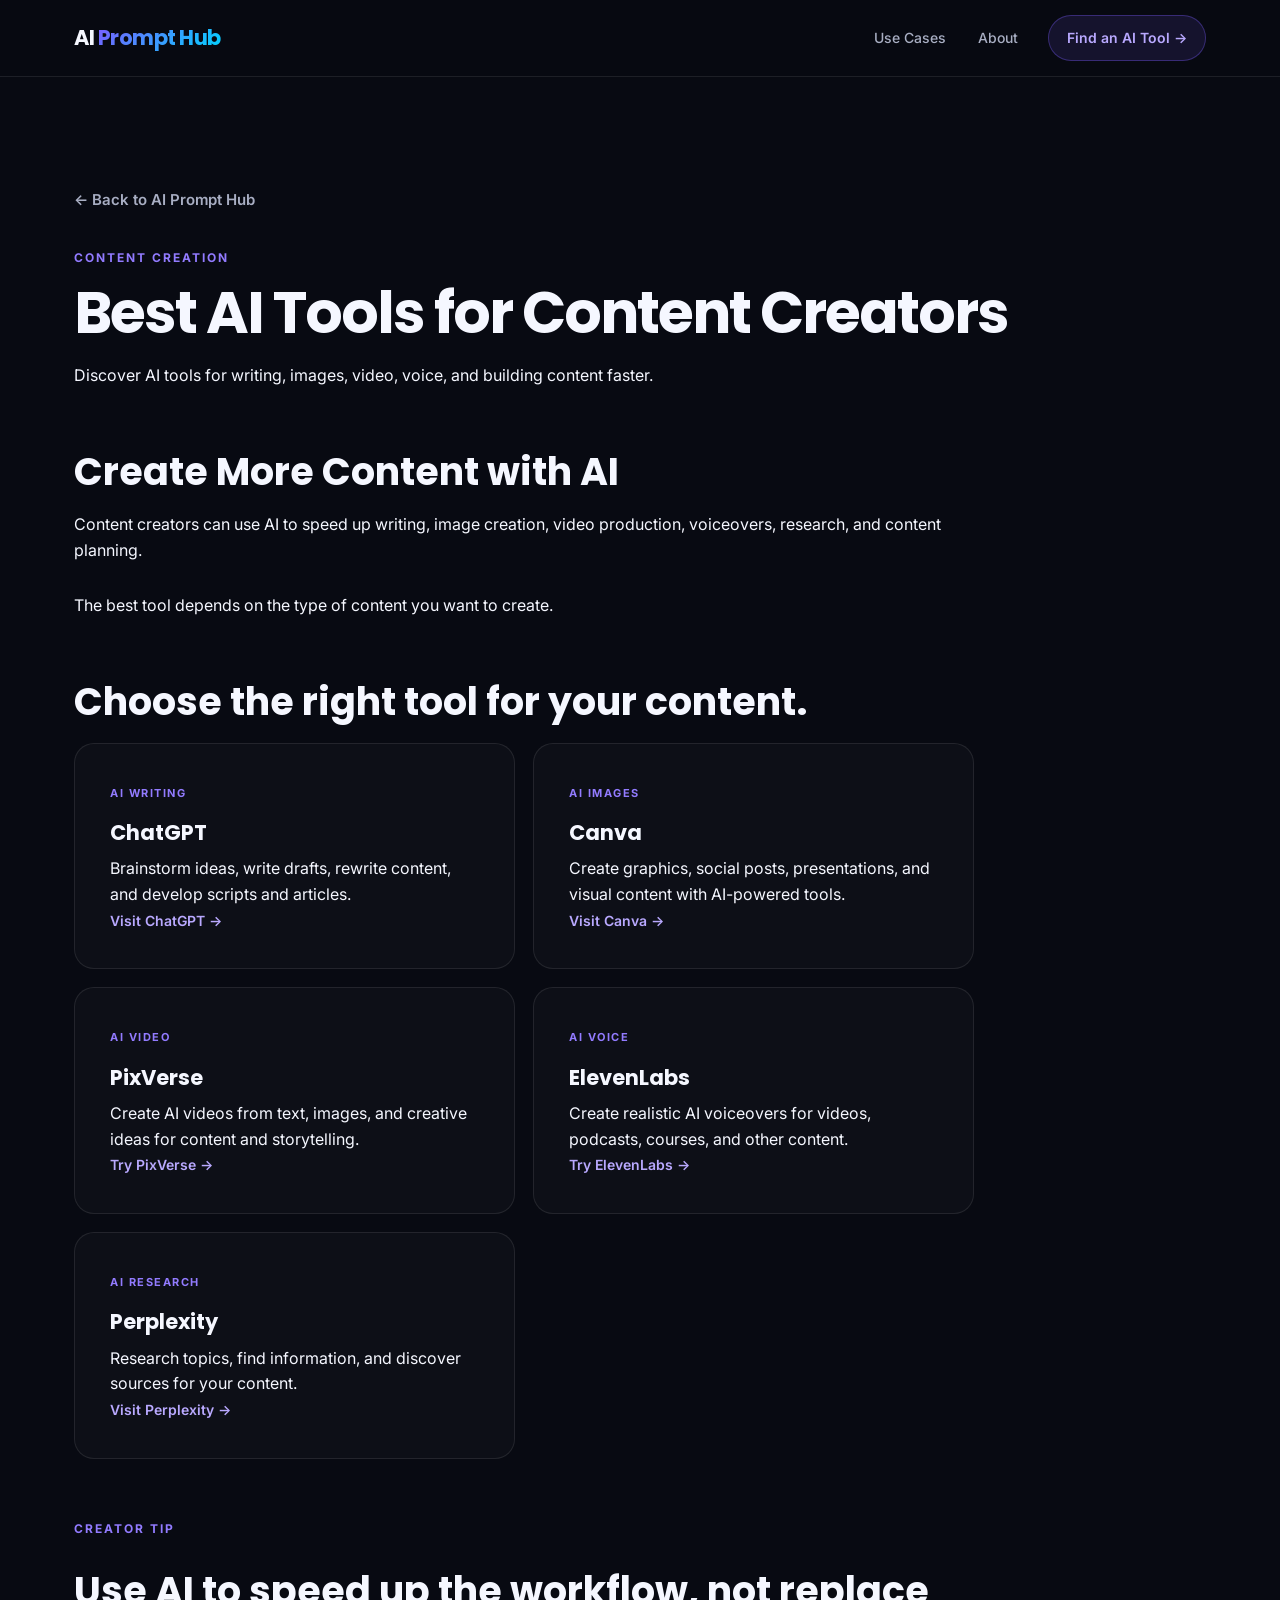
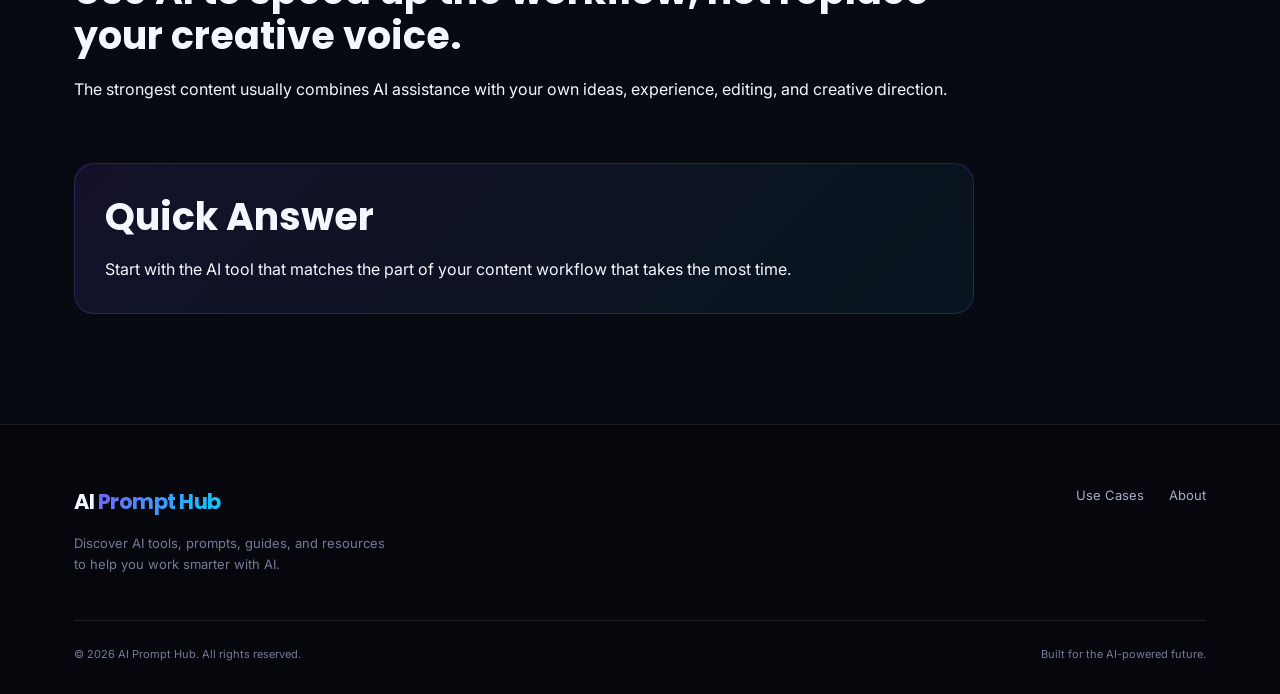
==== ai-creator-tools.html @ 8b987ec4 "Replace Runway with PixVerse affiliate card" ====
<!DOCTYPE html>
<html lang="en">

<head>

<meta charset="UTF-8">

<meta
    name="viewport"
    content="width=device-width, initial-scale=1.0"
>

<meta
    name="description"
    content="Best AI tools for content creators, including writing, images, video, voice, and content planning."
>

<title>
    Best AI Tools for Content Creators | AI Prompt Hub
</title>

<link
    rel="stylesheet"
    href="style.css"
>

</head>


<body>


<header class="header">

    <div class="container">

        <nav class="nav">

            <a
                href="index.html#home"
                class="logo"
            >
                AI <span>Prompt Hub</span>
            </a>


            <div class="navigation">

                <a href="index.html#use-cases">
                    Use Cases
                </a>

                <a href="index.html#about">
                    About
                </a>

            </div>


            <a
                href="index.html#use-cases"
                class="nav-button"
            >
                Find an AI Tool →
            </a>

        </nav>

    </div>

</header>



<main>

<section class="section">

    <div class="container">


        <a
            href="index.html"
            class="back-link"
        >
            ← Back to AI Prompt Hub
        </a>



        <div class="guide-header">

            <p class="eyebrow">
                CONTENT CREATION
            </p>


            <h1>
                Best AI Tools for
                Content Creators
            </h1>


            <p>
                Discover AI tools for writing,
                images, video, voice, and
                building content faster.
            </p>

        </div>



        <article class="guide-content">


            <div class="comparison-wrapper">

                <h2>
                    Create More Content with AI
                </h2>

                <p>
                    Content creators can use AI to
                    speed up writing, image creation,
                    video production, voiceovers,
                    research, and content planning.
                </p>

                <p>
                    The best tool depends on the type
                    of content you want to create.
                </p>

            </div>



            <div class="comparison-wrapper">

                <h2>
                    Choose the right tool for your content.
                </h2>


                <div class="guides-grid">


                    <!-- WRITING -->

                    <article class="guide-card">

                        <span>
                            AI WRITING
                        </span>

                        <h3>
                            ChatGPT
                        </h3>

                        <p>
                            Brainstorm ideas, write drafts,
                            rewrite content, and develop
                            scripts and articles.
                        </p>

                        <a
                            href="https://chatgpt.com/"
                            target="_blank"
                            rel="noopener noreferrer"
                        >
                            Visit ChatGPT →
                        </a>

                    </article>



                    <!-- IMAGES -->

                    <article class="guide-card">

                        <span>
                            AI IMAGES
                        </span>

                        <h3>
                            Canva
                        </h3>

                        <p>
                            Create graphics, social posts,
                            presentations, and visual content
                            with AI-powered tools.
                        </p>

                        <a
                            href="https://www.canva.com/"
                            target="_blank"
                            rel="noopener noreferrer"
                        >
                            Visit Canva →
                        </a>

                    </article>



                   <!-- VIDEO -->

<article class="guide-card">

    <span>
        AI VIDEO
    </span>

    <h3>
        PixVerse
    </h3>

    <p>
        Create AI videos from text,
        images, and creative ideas
        for content and storytelling.
    </p>

    <a
        href="https://motivaiprivatelimited.sjv.io/jR41Rn"
        target="_blank"
        rel="nofollow sponsored noopener"
    >
        Try PixVerse →
    </a>

</article>



                    <!-- VOICE -->

                    <article class="guide-card">

                        <span>
                            AI VOICE
                        </span>

                        <h3>
                            ElevenLabs
                        </h3>

                        <p>
                            Create realistic AI voiceovers
                            for videos, podcasts, courses,
                            and other content.
                        </p>

                        <a
                            href="https://try.elevenlabs.io/sw1pwdcjwxot"
                            target="_blank"
                            rel="nofollow sponsored noopener"
                        >
                            Try ElevenLabs →
                        </a>

                    </article>



                    <!-- RESEARCH -->

                    <article class="guide-card">

                        <span>
                            AI RESEARCH
                        </span>

                        <h3>
                            Perplexity
                        </h3>

                        <p>
                            Research topics, find information,
                            and discover sources for your
                            content.
                        </p>

                        <a
                            href="https://www.perplexity.ai/"
                            target="_blank"
                            rel="noopener noreferrer"
                        >
                            Visit Perplexity →
                        </a>

                    </article>


                </div>

            </div>



            <div class="comparison-wrapper">

                <p class="eyebrow">
                    CREATOR TIP
                </p>

                <h2>
                    Use AI to speed up the workflow,
                    not replace your creative voice.
                </h2>

                <p>
                    The strongest content usually combines
                    AI assistance with your own ideas,
                    experience, editing, and creative direction.
                </p>

            </div>



            <div class="quick-answer">

                <h2>
                    Quick Answer
                </h2>

                <p>
                    Start with the AI tool that matches
                    the part of your content workflow
                    that takes the most time.
                </p>

            </div>


        </article>


    </div>

</section>

</main>



<footer class="footer">

    <div class="container">

        <div class="footer-content">

            <div>

                <a
                    href="index.html#home"
                    class="logo"
                >
                    AI <span>Prompt Hub</span>
                </a>

                <p>
                    Discover AI tools, prompts,
                    guides, and resources to help
                    you work smarter with AI.
                </p>

            </div>


            <div class="footer-links">

                <a href="index.html#use-cases">
                    Use Cases
                </a>

                <a href="index.html#about">
                    About
                </a>

            </div>

        </div>


        <div class="copyright">

            <span>
                © 2026 AI Prompt Hub.
                All rights reserved.
            </span>

            <span>
                Built for the AI-powered future.
            </span>

        </div>

    </div>

</footer>


</body>

</html>
---- style.css ----
﻿/* ========================================
   AI PROMPT HUB
   Main Stylesheet
======================================== */


/* ========================================
   GOOGLE FONTS
======================================== */

@import url('https://fonts.googleapis.com/css2?family=Inter:wght@400;500;600;700&family=Poppins:wght@500;600;700;800&display=swap');


/* ========================================
   ROOT VARIABLES
======================================== */

:root {

    --bg-main: #080A12;
    --bg-secondary: #0E1120;
    --bg-card: #131729;

    --border: rgba(255, 255, 255, 0.09);

    --text-main: #F5F7FF;
    --text-secondary: #A8AEC3;
    --text-muted: #747B94;

    --purple: #7C5CFF;
    --purple-light: #9B82FF;

    --cyan: #00D4FF;

    --gradient:
        linear-gradient(
            135deg,
            #7C5CFF 0%,
            #00D4FF 100%
        );

    --container-width: 1180px;

    --radius-small: 12px;
    --radius-medium: 20px;
    --radius-large: 28px;

    --transition:
        all 0.3s ease;
}


/* ========================================
   RESET
======================================== */

* {
    margin: 0;
    padding: 0;
    box-sizing: border-box;
}


html {
    scroll-behavior: smooth;
}


body {

    font-family:
        'Inter',
        -apple-system,
        BlinkMacSystemFont,
        'Segoe UI',
        sans-serif;

    background: var(--bg-main);

    color: var(--text-main);

    line-height: 1.6;

    overflow-x: hidden;
}


img {
    max-width: 100%;
    display: block;
}


a {
    color: inherit;
    text-decoration: none;
}


button,
a {
    -webkit-tap-highlight-color: transparent;
}


/* ========================================
   GLOBAL CONTAINER
======================================== */

.container {

    width: 100%;

    max-width: var(--container-width);

    margin: 0 auto;

    padding-left: 24px;
    padding-right: 24px;
}


/* ========================================
   HEADER
======================================== */

.header {

    position: sticky;

    top: 0;

    z-index: 1000;

    background:
        rgba(8, 10, 18, 0.82);

    backdrop-filter:
        blur(18px);

    -webkit-backdrop-filter:
        blur(18px);

    border-bottom:
        1px solid var(--border);
}


.nav {

    min-height: 76px;

    display: flex;

    align-items: center;

    justify-content: space-between;

    gap: 30px;
}


/* ========================================
   LOGO
======================================== */

.logo {

    font-family:
        'Poppins',
        sans-serif;

    font-size: 21px;

    font-weight: 700;

    letter-spacing: -0.5px;

    white-space: nowrap;
}


.logo span {

    background:
        var(--gradient);

    -webkit-background-clip:
        text;

    -webkit-text-fill-color:
        transparent;

    background-clip:
        text;
}


/* ========================================
   NAVIGATION
======================================== */

.navigation {

    display: flex;

    align-items: center;

    gap: 32px;

    margin-left: auto;
}


.navigation a {

    color:
        var(--text-secondary);

    font-size: 14px;

    font-weight: 500;

    transition:
        var(--transition);
}


.navigation a:hover {

    color:
        var(--text-main);
}


/* ========================================
   BUTTONS
======================================== */

.primary-button,
.secondary-button,
.nav-button {

    display: inline-flex;

    align-items: center;

    justify-content: center;

    gap: 10px;

    border-radius:
        999px;

    font-size: 14px;

    font-weight: 600;

    cursor: pointer;

    transition:
        var(--transition);
}


.primary-button {

    padding:
        14px 24px;

    background:
        var(--gradient);

    color:
        #ffffff;

    box-shadow:
        0 10px 30px
        rgba(124, 92, 255, 0.22);
}


.primary-button:hover {

    transform:
        translateY(-2px);

    box-shadow:
        0 15px 40px
        rgba(124, 92, 255, 0.35);
}


.secondary-button {

    padding:
        13px 23px;

    border:
        1px solid
        var(--border);

    background:
        rgba(255, 255, 255, 0.03);

    color:
        var(--text-main);
}


.secondary-button:hover {

    background:
        rgba(255, 255, 255, 0.08);

    border-color:
        rgba(255, 255, 255, 0.2);

    transform:
        translateY(-2px);
}


.nav-button {

    padding:
        11px 18px;

    background:
        rgba(124, 92, 255, 0.12);

    border:
        1px solid
        rgba(124, 92, 255, 0.35);

    color:
        #B9A9FF;
}


.nav-button:hover {

    background:
        var(--purple);

    color:
        #ffffff;

    border-color:
        var(--purple);
}


/* ========================================
   HERO
======================================== */

.hero {

    position: relative;

    min-height:
        calc(100vh - 76px);

    display:
        flex;

    align-items:
        center;

    text-align:
        center;

    overflow:
        hidden;

    background:

        radial-gradient(
            circle at 50% 25%,
            rgba(124, 92, 255, 0.16),
            transparent 35%
        ),

        radial-gradient(
            circle at 80% 60%,
            rgba(0, 212, 255, 0.07),
            transparent 30%
        );
}


.hero::before {

    content: "";

    position: absolute;

    width: 600px;

    height: 600px;

    left: 50%;

    top: 50%;

    transform:
        translate(-50%, -50%);

    background:
        radial-gradient(
            circle,
            rgba(124, 92, 255, 0.08),
            transparent 65%
        );

    pointer-events:
        none;
}


.hero-content {

    position:
        relative;

    z-index:
        1;

    max-width:
        900px;

    margin:
        0 auto;
}


.hero-badge {

    display:
        inline-flex;

    align-items:
        center;

    padding:
        8px 16px;

    margin-bottom:
        28px;

    border:
        1px solid
        rgba(124, 92, 255, 0.3);

    border-radius:
        999px;

    background:
        rgba(124, 92, 255, 0.08);

    color:
        #B9A9FF;

    font-size:
        13px;

    font-weight:
        500;
}


.hero h1 {

    font-family:
        'Poppins',
        sans-serif;

    font-size:
        clamp(48px, 7vw, 82px);

    line-height:
        1.05;

    letter-spacing:
        -3px;

    font-weight:
        700;

    max-width:
        900px;

    margin:
        0 auto 28px;
}


.hero h1 span {

    display:
        block;

    background:
        var(--gradient);

    -webkit-background-clip:
        text;

    -webkit-text-fill-color:
        transparent;

    background-clip:
        text;
}


.hero-text {

    max-width:
        650px;

    margin:
        0 auto 36px;

    color:
        var(--text-secondary);

    font-size:
        18px;

    line-height:
        1.8;
}


.hero-buttons {

    display:
        flex;

    align-items:
        center;

    justify-content:
        center;

    gap:
        14px;

    flex-wrap:
        wrap;
}


/* ========================================
   SECTIONS
======================================== */

.section {

    padding:
        110px 0;
}


.section-dark {

    background:
        var(--bg-secondary);

    border-top:
        1px solid var(--border);

    border-bottom:
        1px solid var(--border);
}


.section-heading {

    display:
        flex;

    justify-content:
        space-between;

    align-items:
        flex-end;

    gap:
        50px;

    margin-bottom:
        50px;
}


.eyebrow {

    margin-bottom:
        14px;

    color:
        #927BFF;

    font-size:
        12px;

    font-weight:
        700;

    letter-spacing:
        2px;
}


.section-heading h2,
.center-heading h2 {

    font-family:
        'Poppins',
        sans-serif;

    font-size:
        clamp(32px, 4vw, 48px);

    line-height:
        1.15;

    letter-spacing:
        -1.5px;
}


.section-description {

    max-width:
        420px;

    color:
        var(--text-secondary);

    font-size:
        15px;
}


.center-heading {

    max-width:
        680px;

    margin:
        0 auto 60px;

    text-align:
        center;
}


.center-heading p:last-child {

    margin-top:
        20px;

    color:
        var(--text-secondary);
}


/* ========================================
   FEATURED TOOL
======================================== */

.featured-card {

    display:
        flex;

    align-items:
        center;

    gap:
        50px;

    padding:
        55px;

    border:
        1px solid var(--border);

    border-radius:
        var(--radius-large);

    background:

        radial-gradient(
            circle at 90% 20%,
            rgba(124, 92, 255, 0.13),
            transparent 35%
        ),

        var(--bg-card);

    box-shadow:
        0 30px 80px
        rgba(0, 0, 0, 0.2);
}


.tool-icon {

    width:
        110px;

    height:
        110px;

    flex-shrink:
        0;

    display:
        flex;

    align-items:
        center;

    justify-content:
        center;

    border-radius:
        28px;

    background:
        var(--gradient);

    font-size:
        48px;

    box-shadow:
        0 20px 50px
        rgba(124, 92, 255, 0.3);
}


.tool-content {

    max-width:
        650px;
}


.tool-label {

    margin-bottom:
        8px;

    color:
        #927BFF;

    font-size:
        11px;

    font-weight:
        700;

    letter-spacing:
        2px;
}


.tool-content h3 {

    font-family:
        'Poppins',
        sans-serif;

    font-size:
        38px;

    margin-bottom:
        14px;
}


.tool-content p {

    margin-bottom:
        26px;

    color:
        var(--text-secondary);

    font-size:
        16px;

    line-height:
        1.8;
}


/* ========================================
   USE CASE CARDS
======================================== */

.cards-grid {

    display:
        grid;

    grid-template-columns:
        repeat(3, 1fr);

    gap:
        18px;
}


.use-card {

    padding:
        32px;

    border:
        1px solid var(--border);

    border-radius:
        var(--radius-medium);

    background:
        rgba(255, 255, 255, 0.025);

    transition:
        var(--transition);
}


.use-card:hover {

    transform:
        translateY(-5px);

    border-color:
        rgba(124, 92, 255, 0.35);

    background:
        rgba(124, 92, 255, 0.06);
}


.card-icon {

    font-size:
        30px;

    margin-bottom:
        20px;
}


.use-card h3 {

    font-family:
        'Poppins',
        sans-serif;

    font-size:
        18px;

    margin-bottom:
        10px;
}


.use-card p {

    color:
        var(--text-secondary);

    font-size:
        14px;

    line-height:
        1.7;
}


/* ========================================
   BENEFITS
======================================== */

.benefits-grid {

    display:
        grid;

    grid-template-columns:
        repeat(4, 1fr);

    gap:
        18px;
}


.benefit {

    padding:
        30px 25px;

    border-top:
        1px solid var(--border);
}


.benefit span {

    display:
        block;

    margin-bottom:
        25px;

    color:
        var(--purple);

    font-size:
        12px;

    font-weight:
        700;

    letter-spacing:
        1px;
}


.benefit h3 {

    font-family:
        'Poppins',
        sans-serif;

    font-size:
        18px;

    margin-bottom:
        12px;
}


.benefit p {

    color:
        var(--text-secondary);

    font-size:
        14px;
}


/* ========================================
   GUIDES
======================================== */

.guides-grid {

    display:
        grid;

    grid-template-columns:
        repeat(2, 1fr);

    gap:
        18px;
}


.guide-card {

    padding:
        35px;

    border:
        1px solid var(--border);

    border-radius:
        var(--radius-medium);

    background:
        rgba(255, 255, 255, 0.025);

    transition:
        var(--transition);
}


.guide-card:hover {

    transform:
        translateY(-4px);

    border-color:
        rgba(124, 92, 255, 0.35);
}


.guide-card span {

    color:
        #927BFF;

    font-size:
        11px;

    font-weight:
        700;

    letter-spacing:
        1.5px;
}


.guide-card h3 {

    margin:
        15px 0 25px;

    font-family:
        'Poppins',
        sans-serif;

    font-size:
        21px;

    line-height:
        1.4;
}


.guide-card a {

    color:
        #B9A9FF;

    font-size:
        14px;

    font-weight:
        600;
}


.guide-card a:hover {

    color:
        #ffffff;
}


/* ========================================
   CTA
======================================== */

.cta-section {

    position:
        relative;

    padding:
        120px 0;

    text-align:
        center;

    overflow:
        hidden;

    background:

        radial-gradient(
            circle at 50% 50%,
            rgba(124, 92, 255, 0.14),
            transparent 45%
        );
}


.cta-content {

    position:
        relative;

    z-index:
        1;

    max-width:
        700px;

    margin:
        0 auto;
}


.cta-content h2 {

    font-family:
        'Poppins',
        sans-serif;

    font-size:
        clamp(34px, 5vw, 56px);

    line-height:
        1.15;

    letter-spacing:
        -2px;

    margin-bottom:
        22px;
}


.cta-content p:not(.eyebrow) {

    max-width:
        550px;

    margin:
        0 auto 30px;

    color:
        var(--text-secondary);
}


/* ========================================
   FOOTER
======================================== */

.footer {

    padding:
        60px 0 30px;

    border-top:
        1px solid var(--border);

    background:
        #06070D;
}


.footer-content {

    display:
        flex;

    justify-content:
        space-between;

    gap:
        40px;

    padding-bottom:
        45px;
}


.footer-content p {

    max-width:
        320px;

    margin-top:
        15px;

    color:
        var(--text-muted);

    font-size:
        13px;
}


.footer-links {

    display:
        flex;

    gap:
        25px;

    align-items:
        flex-start;

    flex-wrap:
        wrap;
}


.footer-links a {

    color:
        var(--text-secondary);

    font-size:
        13px;

    transition:
        var(--transition);
}


.footer-links a:hover {

    color:
        var(--text-main);
}


.copyright {

    display:
        flex;

    justify-content:
        space-between;

    gap:
        20px;

    padding-top:
        25px;

    border-top:
        1px solid var(--border);

    color:
        var(--text-muted);

    font-size:
        11px;
}


/* ========================================
   MOBILE
======================================== */

@media (max-width: 900px) {

    .navigation {

        display:
            none;
    }


    .section-heading {

        flex-direction:
            column;

        align-items:
            flex-start;

        gap:
            20px;
    }


    .cards-grid {

        grid-template-columns:
            repeat(2, 1fr);
    }


    .benefits-grid {

        grid-template-columns:
            repeat(2, 1fr);
    }

}


@media (max-width: 700px) {

    .container {

        padding-left:
            18px;

        padding-right:
            18px;
    }


    .header {

        position:
            relative;
    }


    .nav {

        min-height:
            68px;
    }


    .nav-button {

        padding:
            9px 14px;

        font-size:
            12px;
    }


    .hero {

        min-height:
            700px;
    }


    .hero h1 {

        font-size:
            46px;

        letter-spacing:
            -2px;
    }


    .hero-text {

        font-size:
            16px;
    }


    .section {

        padding:
            80px 0;
    }


    .featured-card {

        flex-direction:
            column;

        align-items:
            flex-start;

        padding:
            32px;

        gap:
            30px;
    }


    .tool-icon {

        width:
            80px;

        height:
            80px;

        font-size:
            34px;
    }


    .tool-content h3 {

        font-size:
            32px;
    }


    .cards-grid {

        grid-template-columns:
            1fr;
    }


    .benefits-grid {

        grid-template-columns:
            1fr;
    }


    .guides-grid {

        grid-template-columns:
            1fr;
    }


    .footer-content {

        flex-direction:
            column;
    }


    .copyright {

        flex-direction:
            column;

        gap:
            10px;
    }

}


@media (max-width: 480px) {

    .logo {

        font-size:
            18px;
    }


    .nav-button {

        font-size:
            11px;

        padding:
            8px 12px;
    }


    .hero h1 {

        font-size:
            40px;
    }


    .hero-buttons {

        flex-direction:
            column;

        width:
            100%;
    }


    .hero-buttons a {

        width:
            100%;
    }


    .primary-button,
    .secondary-button {

        min-height:
            48px;
    }


    .featured-card {

        padding:
            25px;
    }

}                                                                                                                                        /* ========================================
   AI GUIDE PAGE
========================================= */


/* Back to AI Prompt Hub */

.back-link {

    display: inline-block;

    margin-bottom: 30px;

    font-size: 15px;

    font-weight: 600;

    text-decoration: none;

    transition: opacity 0.2s ease;

}


.back-link:hover {

    opacity: 0.7;

}



/* Quick Comparison */

.comparison-wrapper {

    margin: 60px 0;

}


.comparison-wrapper h3 {

    margin-bottom: 10px;

}


.comparison-wrapper > p {

    margin-bottom: 30px;

}



/* Comparison Table */

.comparison-table {

    width: 100%;

    overflow-x: auto;

    margin-top: 30px;

    border-radius: 12px;

}


.comparison-table table {

    width: 100%;

    min-width: 750px;

    border-collapse: collapse;

}


.comparison-table th,
.comparison-table td {

    padding: 18px;

    text-align: left;

    border-bottom: 1px solid #e5e7eb;

}


.comparison-table th {

    font-weight: 700;

}


.comparison-table tr:hover {

    background-color: #f8fafc;

}



/* Editor's Pick */

.editor-pick {

    display: inline-block;

    margin-bottom: 15px;

    padding: 7px 12px;

    border-radius: 20px;

    font-size: 12px;

    font-weight: 700;

    letter-spacing: 0.8px;

}



/* Pros and Cons */

.pros-cons {

    margin-top: 20px;

    padding-left: 20px;

}


.pros-cons li {

    margin-bottom: 8px;

}



/* Guide Tool Cards */

.guide-tool {

    margin-top: 50px;

    padding: 35px;

    border-radius: 16px;

}


.guide-tool h3 {

    margin-top: 0;

    margin-bottom: 15px;

}



/* Mobile Guide Improvements */

@media (max-width: 768px) {


    .comparison-wrapper {

        margin: 40px 0;

    }


    .comparison-table {

        overflow-x: auto;

        -webkit-overflow-scrolling: touch;

    }


    .comparison-table table {

        min-width: 700px;

    }


    .guide-tool {

        padding: 25px;

        margin-top: 35px;

    }


    .back-link {

        margin-bottom: 20px;

    }


} 
/* ========================================
   AI PROMPT HUB — SOLUTION PAGE V2
   ======================================== */

/* Prevent sticky header from covering page content */
main {
    position: relative;
    z-index: 1;
}

.section {
    position: relative;
}

.back-link {
    display: inline-block;
    margin-bottom: 36px;
    color: var(--text-secondary);
}

.back-link:hover {
    color: var(--text-main);
}


/* Solution page headings */

.section h1 {
    font-family: 'Poppins', sans-serif;
    font-size: clamp(38px, 5vw, 58px);
    line-height: 1.1;
    letter-spacing: -2px;
    margin-bottom: 18px;
}

.section h2 {
    font-family: 'Poppins', sans-serif;
    font-size: clamp(28px, 3vw, 38px);
    line-height: 1.2;
    margin-bottom: 18px;
}

.section h3 {
    font-family: 'Poppins', sans-serif;
    font-size: 21px;
    line-height: 1.3;
    margin-bottom: 10px;
}


/* Top Pick */

.featured-card {
    margin-top: 24px;
}

.featured-card .tool-label {
    margin-bottom: 12px;
}

.featured-card .tool-content p {
    color: var(--text-secondary);
}


/* Remove broken emoji-style rating appearance */

.featured-card .tool-content > p:first-of-type {
    margin-bottom: 20px;
}


/* Other options */

.guide-tool {
    margin-top: 0;
    padding: 24px;
    border: 1px solid var(--border);
    border-radius: var(--radius-medium);
    background: rgba(255, 255, 255, 0.025);
}

.guide-tool + .guide-tool {
    margin-top: 14px;
}

.guide-tool h3 {
    margin-bottom: 8px;
}

.guide-tool p {
    color: var(--text-secondary);
    margin: 0;
}


/* Three-step How It Works */

.guide-content {
    max-width: 900px;
}

.guide-content > h2 {
    margin-top: 70px;
}

.guide-content > h3 {
    margin-top: 40px;
}

.guide-content > p {
    color: var(--text-secondary);
}


/* Quick Answer */

.quick-answer {
    margin-top: 60px;
    padding: 30px;
    border: 1px solid rgba(124, 92, 255, 0.25);
    border-radius: var(--radius-medium);
    background:
        linear-gradient(
            135deg,
            rgba(124, 92, 255, 0.10),
            rgba(0, 212, 255, 0.05)
        );
}

.quick-answer h2 {
    margin-top: 0;
}


/* Affiliate disclosure */

.affiliate-disclosure {
    margin-top: 28px;
    color: var(--text-muted);
    font-size: 12px;
    line-height: 1.6;
}


/* Mobile */

@media (max-width: 700px) {

    .section h1 {
        font-size: 38px;
        letter-spacing: -1.5px;
    }

    .section h2 {
        font-size: 30px;
    }

    .featured-card {
        margin-top: 20px;
    }

    .guide-tool {
        padding: 22px;
    }

    .guide-content > h2 {
        margin-top: 55px;
    }

    .quick-answer {
        padding: 24px;
    }

}
/* ========================================
   VIDEO TOOLS GRID
   ======================================== */

.video-tools-grid {
    display: grid;
    grid-template-columns: repeat(2, minmax(0, 1fr));
    gap: 20px;
    align-items: stretch;
}


/* ========================================
   VIDEO TOOL CARD
   ======================================== */

.video-tool-card {
    display: flex;
    flex-direction: column;
    min-height: 280px;
    padding: 32px;
    box-sizing: border-box;
}


/* Category label */

.video-tool-card > span {
    display: inline-block;
    margin-bottom: 16px;
    color: #927BFF;
    font-size: 11px;
    font-weight: 700;
    line-height: 1.4;
    letter-spacing: 1.8px;
    text-transform: uppercase;
}


/* Tool name */

.video-tool-card h3 {
    margin: 0 0 14px;
    font-family: 'Poppins', sans-serif;
    font-size: 24px;
    line-height: 1.25;
}


/* Description */

.video-tool-card p {
    margin: 0;
    color: var(--text-secondary);
    font-size: 14px;
    line-height: 1.7;
    max-width: 460px;
}


/* CTA */

.video-tool-card > a {
    display: inline-flex;
    align-items: center;
    width: fit-content;
    margin-top: auto;
    padding-top: 24px;
    color: var(--text-primary);
    font-size: 14px;
    font-weight: 600;
    text-decoration: none;
    transition: var(--transition);
}


.video-tool-card > a:hover {
    color: #927BFF;
    transform: translateX(3px);
}


/* Hover effect */

.video-tool-card:hover {
    transform: translateY(-5px);
    border-color: rgba(124, 92, 255, 0.35);
    background: rgba(124, 92, 255, 0.06);
}


/* ========================================
   TABLET
   ======================================== */

@media (max-width: 900px) {

    .video-tools-grid {
        grid-template-columns: repeat(2, minmax(0, 1fr));
        gap: 16px;
    }

    .video-tool-card {
        min-height: 270px;
        padding: 28px;
    }

}


/* ========================================
   MOBILE
   ======================================== */

@media (max-width: 640px) {

    .video-tools-grid {
        grid-template-columns: 1fr;
        gap: 16px;
    }

    .video-tool-card {
        min-height: auto;
        padding: 26px;
    }

    .video-tool-card h3 {
        font-size: 22px;
    }

    .video-tool-card > a {
        padding-top: 22px;
    }

}
/* ========================================
   PREMIUM HERO REFRESH
   ======================================== */

.hero {
    min-height: calc(100vh - 76px);
    position: relative;
    display: flex;
    align-items: center;
    justify-content: center;
    overflow: hidden;
    isolation: isolate;

    background:
        radial-gradient(
            circle at 50% 22%,
            rgba(124, 92, 255, 0.18),
            transparent 34%
        ),
        radial-gradient(
            circle at 18% 70%,
            rgba(88, 101, 242, 0.07),
            transparent 28%
        ),
        radial-gradient(
            circle at 82% 65%,
            rgba(0, 212, 255, 0.06),
            transparent 28%
        ),
        var(--bg-primary);
}


/* Subtle atmospheric glow */

.hero-glow {
    position: absolute;
    width: 520px;
    height: 520px;
    border-radius: 50%;
    pointer-events: none;
    filter: blur(90px);
    opacity: 0.35;
    z-index: -1;
}


.hero-glow-left {
    left: -280px;
    bottom: -220px;
    background: rgba(124, 92, 255, 0.16);
}


.hero-glow-right {
    right: -280px;
    top: 80px;
    background: rgba(0, 212, 255, 0.10);
}


/* Very subtle grid texture */

.hero::after {
    content: "";
    position: absolute;
    inset: 0;
    pointer-events: none;
    z-index: -1;

    background-image:
        linear-gradient(
            rgba(255, 255, 255, 0.025) 1px,
            transparent 1px
        ),
        linear-gradient(
            90deg,
            rgba(255, 255, 255, 0.025) 1px,
            transparent 1px
        );

    background-size: 80px 80px;

    mask-image: linear-gradient(
        to bottom,
        black 0%,
        transparent 75%
    );

    -webkit-mask-image: linear-gradient(
        to bottom,
        black 0%,
        transparent 75%
    );
}


/* ========================================
   HERO CONTENT
   ======================================== */

.hero-content {
    position: relative;
    z-index: 2;
    max-width: 940px;
    margin: 0 auto;
    padding: 80px 0 90px;
}


/* ========================================
   HERO BADGE
   ======================================== */

.hero-badge {
    display: inline-flex;
    align-items: center;
    gap: 9px;

    padding: 9px 17px;
    margin-bottom: 30px;

    border: 1px solid rgba(124, 92, 255, 0.32);
    border-radius: 999px;

    background: rgba(124, 92, 255, 0.07);

    color: #b9a9ff;

    font-size: 12px;
    font-weight: 600;
    letter-spacing: 0.3px;

    box-shadow:
        0 0 30px rgba(124, 92, 255, 0.07);

    backdrop-filter: blur(12px);
    -webkit-backdrop-filter: blur(12px);
}


.badge-dot {
    width: 6px;
    height: 6px;
    border-radius: 50%;

    background: #927bff;

    box-shadow:
        0 0 10px rgba(146, 123, 255, 0.9);
}


/* ========================================
   HERO HEADLINE
   ======================================== */

.hero h1 {
    max-width: 920px;

    margin: 0 auto 30px;

    font-family: 'Poppins', sans-serif;

    font-size: clamp(48px, 7vw, 82px);
    line-height: 1.04;

    font-weight: 700;

    letter-spacing: -3.5px;
}


.hero h1 span {
    display: block;

    background: var(--gradient);

    -webkit-background-clip: text;
    -webkit-text-fill-color: transparent;
    background-clip: text;

    filter:
        drop-shadow(
            0 8px 28px rgba(74, 112, 255, 0.12)
        );
}


/* ========================================
   HERO DESCRIPTION
   ======================================== */

.hero-text {
    max-width: 650px;

    margin: 0 auto 36px;

    color: var(--text-secondary);

    font-size: 18px;
    line-height: 1.75;
}


/* ========================================
   HERO BUTTONS
   ======================================== */

.hero-buttons {
    display: flex;
    align-items: center;
    justify-content: center;

    gap: 14px;
    flex-wrap: wrap;
}


.hero-primary {
    box-shadow:
        0 12px 35px rgba(78, 105, 255, 0.20);
}


.hero-primary:hover {
    transform: translateY(-2px);
    box-shadow:
        0 16px 42px rgba(78, 105, 255, 0.28);
}


.hero-secondary {
    background: rgba(255, 255, 255, 0.025);
    backdrop-filter: blur(10px);
    -webkit-backdrop-filter: blur(10px);
}


.hero-secondary:hover {
    background: rgba(255, 255, 255, 0.05);
}


/* ========================================
   HERO NOTE
   ======================================== */

.hero-note {
    display: flex;
    align-items: center;
    justify-content: center;
    gap: 8px;

    margin-top: 28px;

    color: rgba(255, 255, 255, 0.42);

    font-size: 12px;
    letter-spacing: 0.15px;
}


.hero-note span {
    color: #927bff;
    font-size: 13px;
}


/* ========================================
   HERO MOBILE
   ======================================== */

@media (max-width: 640px) {

    .hero {
        min-height: calc(100vh - 68px);
    }

    .hero-content {
        padding: 65px 0 75px;
    }

    .hero-badge {
        margin-bottom: 24px;
        font-size: 11px;
        padding: 8px 14px;
    }

    .hero h1 {
        font-size: clamp(42px, 12vw, 58px);
        line-height: 1.05;
        letter-spacing: -2.4px;
        margin-bottom: 24px;
    }

    .hero-text {
        font-size: 16px;
        line-height: 1.65;
        margin-bottom: 30px;
    }

    .hero-buttons {
        flex-direction: column;
        width: 100%;
    }

    .hero-buttons a {
        width: 100%;
        max-width: 280px;
        justify-content: center;
        box-sizing: border-box;
    }

    .hero-note {
        max-width: 300px;
        margin: 24px auto 0;
        line-height: 1.5;
    }

}
/* ========================================
   PREMIUM START HERE
========================================= */

/* Prevent sticky header from covering the section
   when users jump to #use-cases */

#use-cases {
    scroll-margin-top: 96px;
}


/* ----------------------------------------
   GRID
----------------------------------------- */

.premium-use-grid {
    display: grid;
    grid-template-columns: repeat(6, minmax(0, 1fr));
    gap: 20px;
}


/* First row:
   3 equal cards */

.premium-use-grid .premium-use-card:nth-child(1),
.premium-use-grid .premium-use-card:nth-child(2),
.premium-use-grid .premium-use-card:nth-child(3) {
    grid-column: span 2;
}


/* Second row:
   2 wider cards */

.premium-use-grid .premium-use-card:nth-child(4),
.premium-use-grid .premium-use-card:nth-child(5) {
    grid-column: span 3;
}


/* ----------------------------------------
   CARD
----------------------------------------- */

.premium-use-card {
    position: relative;

    min-height: 280px;

    padding: 30px;

    display: flex;
    flex-direction: column;

    overflow: hidden;

    border: 1px solid rgba(255, 255, 255, 0.09);

    border-radius: 20px;

    background:
        linear-gradient(
            180deg,
            rgba(255, 255, 255, 0.045),
            rgba(255, 255, 255, 0.018)
        );

    transition:
        transform 0.3s ease,
        border-color 0.3s ease,
        background 0.3s ease,
        box-shadow 0.3s ease;
}


/* Soft decorative glow */

.premium-use-card::before {
    content: "";

    position: absolute;

    width: 190px;
    height: 190px;

    top: -100px;
    right: -100px;

    border-radius: 50%;

    background:
        radial-gradient(
            circle,
            rgba(124, 92, 255, 0.18),
            transparent 70%
        );

    opacity: 0;

    transition: opacity 0.3s ease;

    pointer-events: none;
}


/* Bottom ambient glow */

.premium-use-card::after {
    content: "";

    position: absolute;

    width: 180px;
    height: 100px;

    left: 50%;
    bottom: -80px;

    transform: translateX(-50%);

    background:
        radial-gradient(
            ellipse,
            rgba(0, 212, 255, 0.08),
            transparent 70%
        );

    opacity: 0;

    transition: opacity 0.3s ease;

    pointer-events: none;
}


/* Hover */

.premium-use-card:hover {
    transform: translateY(-6px);

    border-color:
        rgba(124, 92, 255, 0.38);

    background:
        linear-gradient(
            180deg,
            rgba(124, 92, 255, 0.075),
            rgba(255, 255, 255, 0.025)
        );

    box-shadow:
        0 18px 50px rgba(0, 0, 0, 0.28);
}


.premium-use-card:hover::before,
.premium-use-card:hover::after {
    opacity: 1;
}


/* ----------------------------------------
   ICON
----------------------------------------- */

.use-card-icon {
    position: relative;
    z-index: 1;

    width: 48px;
    height: 48px;

    display: grid;
    place-items: center;

    margin-bottom: 28px;

    border:
        1px solid rgba(124, 92, 255, 0.25);

    border-radius: 14px;

    background:
        linear-gradient(
            135deg,
            rgba(124, 92, 255, 0.14),
            rgba(0, 212, 255, 0.06)
        );

    color: #a995ff;

    box-shadow:
        inset 0 1px 0 rgba(255, 255, 255, 0.05);
}


.use-card-icon svg {
    width: 23px;
    height: 23px;

    display: block;
}


/* ----------------------------------------
   CARD CONTENT
----------------------------------------- */

.premium-use-card h3 {
    position: relative;
    z-index: 1;

    margin-bottom: 10px;

    font-family: 'Poppins', sans-serif;

    font-size: 19px;
    line-height: 1.35;

    letter-spacing: -0.01em;
}


.premium-use-card p {
    position: relative;
    z-index: 1;

    margin-bottom: 0;

    max-width: 430px;

    color: var(--text-secondary);

    font-size: 14px;
    line-height: 1.7;
}


/* ----------------------------------------
   CARD LINK
----------------------------------------- */

.premium-use-card .card-link {
    position: relative;
    z-index: 1;

    margin-top: auto;
    padding-top: 26px;

    display: inline-flex;
    align-items: center;

    width: fit-content;

    color: #a995ff;

    font-size: 14px;
    font-weight: 600;

    text-decoration: none;

    transition:
        color 0.25s ease,
        transform 0.25s ease;
}


.premium-use-card .card-link:hover {
    color: #c1b5ff;

    transform: translateX(3px);
}


/* ----------------------------------------
   START HERE HEADING
----------------------------------------- */

#use-cases .center-heading {
    max-width: 700px;

    margin-left: auto;
    margin-right: auto;

    margin-bottom: 48px;
}


#use-cases .center-heading .eyebrow {
    margin-bottom: 12px;
}


#use-cases .center-heading h2 {
    margin-bottom: 14px;

    letter-spacing: -0.025em;
}


#use-cases .center-heading > p:last-child {
    max-width: 620px;

    margin-left: auto;
    margin-right: auto;

    color: var(--text-secondary);

    line-height: 1.7;
}


/* ----------------------------------------
   TABLET
----------------------------------------- */

@media (max-width: 900px) {

    .premium-use-grid {
        grid-template-columns: repeat(2, minmax(0, 1fr));
    }


    .premium-use-grid .premium-use-card:nth-child(1),
    .premium-use-grid .premium-use-card:nth-child(2),
    .premium-use-grid .premium-use-card:nth-child(3),
    .premium-use-grid .premium-use-card:nth-child(4),
    .premium-use-grid .premium-use-card:nth-child(5) {
        grid-column: span 1;
    }


    .premium-use-card {
        min-height: 270px;
    }

}


/* ----------------------------------------
   MOBILE
----------------------------------------- */

@media (max-width: 600px) {

    .premium-use-grid {
        grid-template-columns: 1fr;

        gap: 16px;
    }


    .premium-use-grid .premium-use-card:nth-child(1),
    .premium-use-grid .premium-use-card:nth-child(2),
    .premium-use-grid .premium-use-card:nth-child(3),
    .premium-use-grid .premium-use-card:nth-child(4),
    .premium-use-grid .premium-use-card:nth-child(5) {
        grid-column: span 1;
    }


    .premium-use-card {
        min-height: 250px;

        padding: 26px;
    }


    .use-card-icon {
        width: 46px;
        height: 46px;

        margin-bottom: 24px;
    }


    .premium-use-card h3 {
        font-size: 18px;
    }


    #use-cases .center-heading {
        margin-bottom: 36px;
    }

}
/* ========================================
   PREMIUM AI GUIDES
========================================= */


/* ----------------------------------------
   SECTION ANCHOR
----------------------------------------- */

#guides {
    scroll-margin-top: 96px;
}


/* ----------------------------------------
   GRID
----------------------------------------- */

.premium-guides-grid {
    display: grid;

    grid-template-columns:
        repeat(3, minmax(0, 1fr));

    gap: 20px;
}


/* ----------------------------------------
   GUIDE CARD
----------------------------------------- */

.premium-guide-card {
    position: relative;

    min-height: 390px;

    padding: 30px;

    display: flex;
    flex-direction: column;

    overflow: hidden;

    border:
        1px solid
        rgba(255, 255, 255, 0.09);

    border-radius: 22px;

    background:
        linear-gradient(
            180deg,
            rgba(255, 255, 255, 0.045),
            rgba(255, 255, 255, 0.018)
        );

    transition:
        transform 0.3s ease,
        border-color 0.3s ease,
        background 0.3s ease,
        box-shadow 0.3s ease;
}


/* ----------------------------------------
   TOP GLOW
----------------------------------------- */

.premium-guide-card::before {
    content: "";

    position: absolute;

    width: 240px;
    height: 240px;

    top: -140px;
    right: -100px;

    border-radius: 50%;

    background:
        radial-gradient(
            circle,
            rgba(124, 92, 255, 0.18),
            transparent 68%
        );

    opacity: 0;

    transition:
        opacity 0.35s ease;

    pointer-events: none;
}


/* ----------------------------------------
   BOTTOM GLOW
----------------------------------------- */

.premium-guide-card::after {
    content: "";

    position: absolute;

    width: 220px;
    height: 120px;

    left: 50%;
    bottom: -90px;

    transform:
        translateX(-50%);

    background:
        radial-gradient(
            ellipse,
            rgba(0, 212, 255, 0.07),
            transparent 70%
        );

    opacity: 0;

    transition:
        opacity 0.35s ease;

    pointer-events: none;
}


/* ----------------------------------------
   HOVER
----------------------------------------- */

.premium-guide-card:hover {

    transform:
        translateY(-7px);

    border-color:
        rgba(124, 92, 255, 0.38);

    background:
        linear-gradient(
            180deg,
            rgba(124, 92, 255, 0.075),
            rgba(255, 255, 255, 0.02)
        );

    box-shadow:
        0 20px 55px
        rgba(0, 0, 0, 0.28);
}


.premium-guide-card:hover::before,
.premium-guide-card:hover::after {
    opacity: 1;
}


/* ----------------------------------------
   CARD TOP
----------------------------------------- */

.guide-card-top {
    position: relative;
    z-index: 1;

    display: flex;

    align-items: center;
    justify-content: space-between;

    gap: 20px;

    margin-bottom: 34px;
}


/* ----------------------------------------
   CATEGORY
----------------------------------------- */

.guide-category {
    display: inline-flex;

    align-items: center;

    padding:
        7px 11px;

    border:
        1px solid
        rgba(124, 92, 255, 0.22);

    border-radius:
        999px;

    background:
        rgba(124, 92, 255, 0.07);

    color:
        #a995ff;

    font-size:
        10px;

    font-weight:
        700;

    letter-spacing:
        1.4px;
}


/* ----------------------------------------
   NUMBER
----------------------------------------- */

.guide-number {
    color:
        rgba(255, 255, 255, 0.22);

    font-size:
        12px;

    font-weight:
        600;

    letter-spacing:
        1px;
}


/* ----------------------------------------
   CONTENT
----------------------------------------- */

.guide-card-content {
    position: relative;

    z-index: 1;
}


.premium-guide-card h3 {
    margin:
        0 0 16px;

    font-family:
        'Poppins',
        sans-serif;

    font-size:
        22px;

    line-height:
        1.35;

    letter-spacing:
        -0.4px;
}


.premium-guide-card p {
    margin:
        0;

    color:
        var(--text-secondary);

    font-size:
        14px;

    line-height:
        1.75;
}


/* ----------------------------------------
   LINK
----------------------------------------- */

.guide-link {
    position: relative;

    z-index: 1;

    margin-top: auto;
    padding-top: 30px;

    display: inline-flex;

    align-items: center;

    gap: 8px;

    width: fit-content;

    color:
        #b9a9ff;

    font-size:
        14px;

    font-weight:
        600;

    transition:
        color 0.25s ease,
        transform 0.25s ease;
}


.guide-link span {
    font-size:
        17px;

    line-height:
        1;

    transition:
        transform 0.25s ease;
}


.guide-link:hover {
    color:
        #ffffff;

    transform:
        translateX(2px);
}


.guide-link:hover span {
    transform:
        translateX(3px);
}


/* ----------------------------------------
   GUIDE HEADING
----------------------------------------- */

#guides .center-heading {
    max-width:
        700px;

    margin-left:
        auto;

    margin-right:
        auto;

    margin-bottom:
        48px;
}


#guides .center-heading h2 {
    margin-bottom:
        14px;
}


#guides .center-heading > p:last-child {
    max-width:
        620px;

    margin-left:
        auto;

    margin-right:
        auto;

    color:
        var(--text-secondary);

    line-height:
        1.7;
}


/* ----------------------------------------
   TABLET
----------------------------------------- */

@media (max-width: 900px) {

    .premium-guides-grid {
        grid-template-columns:
            repeat(2, minmax(0, 1fr));
    }


    .premium-guide-card {
        min-height:
            360px;
    }

}


/* ----------------------------------------
   MOBILE
----------------------------------------- */

@media (max-width: 600px) {

    .premium-guides-grid {
        grid-template-columns:
            1fr;

        gap:
            16px;
    }


    .premium-guide-card {
        min-height:
            320px;

        padding:
            26px;
    }


    .premium-guide-card h3 {
        font-size:
            20px;
    }


    .guide-card-top {
        margin-bottom:
            28px;
    }


    #guides .center-heading {
        margin-bottom:
            36px;
    }

}
/* ========================================
   PREMIUM PARTNER SECTION
========================================= */


/* ----------------------------------------
   SECTION
----------------------------------------- */

.partner-section {
    padding-top: 70px;
    padding-bottom: 70px;
}


/* ----------------------------------------
   MAIN CARD
----------------------------------------- */

.premium-partner-card {
    position: relative;

    display: grid;
    grid-template-columns:
        minmax(0, 1.65fr)
        minmax(280px, 0.75fr);

    gap: 50px;

    padding: 52px;

    overflow: hidden;

    border:
        1px solid
        rgba(124, 92, 255, 0.22);

    border-radius: 28px;

    background:
        linear-gradient(
            135deg,
            rgba(124, 92, 255, 0.09),
            rgba(255, 255, 255, 0.035) 45%,
            rgba(0, 212, 255, 0.035)
        );

    box-shadow:
        0 25px 80px
        rgba(0, 0, 0, 0.22);
}


/* ----------------------------------------
   LARGE AMBIENT GLOW
----------------------------------------- */

.premium-partner-card::before {
    content: "";

    position: absolute;

    width: 420px;
    height: 420px;

    top: -260px;
    right: -160px;

    border-radius: 50%;

    background:
        radial-gradient(
            circle,
            rgba(124, 92, 255, 0.20),
            transparent 68%
        );

    pointer-events: none;
}


.partner-glow {
    position: absolute;

    width: 320px;
    height: 320px;

    left: -220px;
    bottom: -220px;

    border-radius: 50%;

    background:
        radial-gradient(
            circle,
            rgba(0, 212, 255, 0.10),
            transparent 70%
        );

    pointer-events: none;
}


/* ----------------------------------------
   CONTENT
----------------------------------------- */

.partner-content {
    position: relative;

    z-index: 1;

    max-width: 700px;
}


/* ----------------------------------------
   LABEL
----------------------------------------- */

.partner-label {
    display: inline-flex;

    align-items: center;

    gap: 9px;

    margin-bottom: 20px;

    color:
        #a995ff;

    font-size:
        10px;

    font-weight:
        700;

    letter-spacing:
        1.6px;
}


.partner-dot {
    width: 7px;
    height: 7px;

    border-radius: 50%;

    background:
        #a995ff;

    box-shadow:
        0 0 14px
        rgba(169, 149, 255, 0.8);
}


/* ----------------------------------------
   HEADING
----------------------------------------- */

.premium-partner-card h2 {
    max-width: 650px;

    margin:
        0 0 18px;

    font-family:
        'Poppins',
        sans-serif;

    font-size:
        clamp(28px, 4vw, 44px);

    line-height:
        1.15;

    letter-spacing:
        -1px;
}


/* ----------------------------------------
   DESCRIPTION
----------------------------------------- */

.partner-description {
    max-width:
        650px;

    margin:
        0;

    color:
        var(--text-secondary);

    font-size:
        15px;

    line-height:
        1.8;
}


/* ----------------------------------------
   ACTIONS
----------------------------------------- */

.partner-actions {
    display: flex;

    align-items: center;

    flex-wrap: wrap;

    gap: 18px;

    margin-top:
        30px;
}


/* ----------------------------------------
   BUTTON
----------------------------------------- */

.partner-button {
    display: inline-flex;

    align-items: center;

    gap: 10px;

    padding:
        13px 19px;

    border:
        1px solid
        rgba(255, 255, 255, 0.12);

    border-radius:
        12px;

    background:
        rgba(255, 255, 255, 0.07);

    color:
        #ffffff;

    font-size:
        14px;

    font-weight:
        600;

    text-decoration:
        none;

    box-shadow:
        inset 0 1px 0
        rgba(255, 255, 255, 0.06);

    transition:
        transform 0.25s ease,
        background 0.25s ease,
        border-color 0.25s ease;
}


.partner-button span {
    font-size:
        17px;

    transition:
        transform 0.25s ease;
}


.partner-button:hover {
    transform:
        translateY(-2px);

    background:
        rgba(124, 92, 255, 0.18);

    border-color:
        rgba(169, 149, 255, 0.38);
}


.partner-button:hover span {
    transform:
        translateX(3px);
}


/* ----------------------------------------
   PARTNER NOTE
----------------------------------------- */

.partner-note {
    color:
        rgba(255, 255, 255, 0.36);

    font-size:
        12px;
}


/* ----------------------------------------
   SIDE CARDS
----------------------------------------- */

.partner-side {
    position: relative;

    z-index: 1;

    display: flex;

    flex-direction: column;

    justify-content: center;

    gap: 14px;
}


.partner-side-card {
    display: grid;

    grid-template-columns:
        auto 1fr;

    column-gap: 14px;

    row-gap: 3px;

    padding:
        18px;

    border:
        1px solid
        rgba(255, 255, 255, 0.08);

    border-radius:
        16px;

    background:
        rgba(255, 255, 255, 0.025);

    transition:
        transform 0.25s ease,
        background 0.25s ease,
        border-color 0.25s ease;
}


.partner-side-card:hover {
    transform:
        translateX(4px);

    border-color:
        rgba(124, 92, 255, 0.25);

    background:
        rgba(124, 92, 255, 0.05);
}


/* ----------------------------------------
   SIDE ICON
----------------------------------------- */

.partner-side-icon {
    grid-row:
        1 / span 2;

    width:
        38px;

    height:
        38px;

    display:
        grid;

    place-items:
        center;

    border:
        1px solid
        rgba(124, 92, 255, 0.22);

    border-radius:
        11px;

    background:
        rgba(124, 92, 255, 0.08);

    color:
        #a995ff;

    font-size:
        17px;
}


/* ----------------------------------------
   SIDE TEXT
----------------------------------------- */

.partner-side-title {
    align-self:
        end;

    color:
        #ffffff;

    font-size:
        13px;

    font-weight:
        600;
}


.partner-side-text {
    color:
        var(--text-secondary);

    font-size:
        12px;

    line-height:
        1.5;
}


/* ----------------------------------------
   TABLET
----------------------------------------- */

@media (max-width: 850px) {

    .premium-partner-card {
        grid-template-columns:
            1fr;

        gap:
            35px;

        padding:
            40px;
    }


    .partner-side {
        display:
            grid;

        grid-template-columns:
            repeat(2, minmax(0, 1fr));
    }

}


/* ----------------------------------------
   MOBILE
----------------------------------------- */

@media (max-width: 600px) {

    .partner-section {
        padding-top:
            50px;

        padding-bottom:
            50px;
    }


    .premium-partner-card {
        padding:
            30px 24px;

        border-radius:
            22px;
    }


    .premium-partner-card h2 {
        font-size:
            28px;

        letter-spacing:
            -0.6px;
    }


    .partner-description {
        font-size:
            14px;
    }


    .partner-actions {
        align-items:
            flex-start;

        flex-direction:
            column;
    }


    .partner-side {
        grid-template-columns:
            1fr;
    }


    .partner-button {
        width:
            100%;

        justify-content:
            center;
    }

}
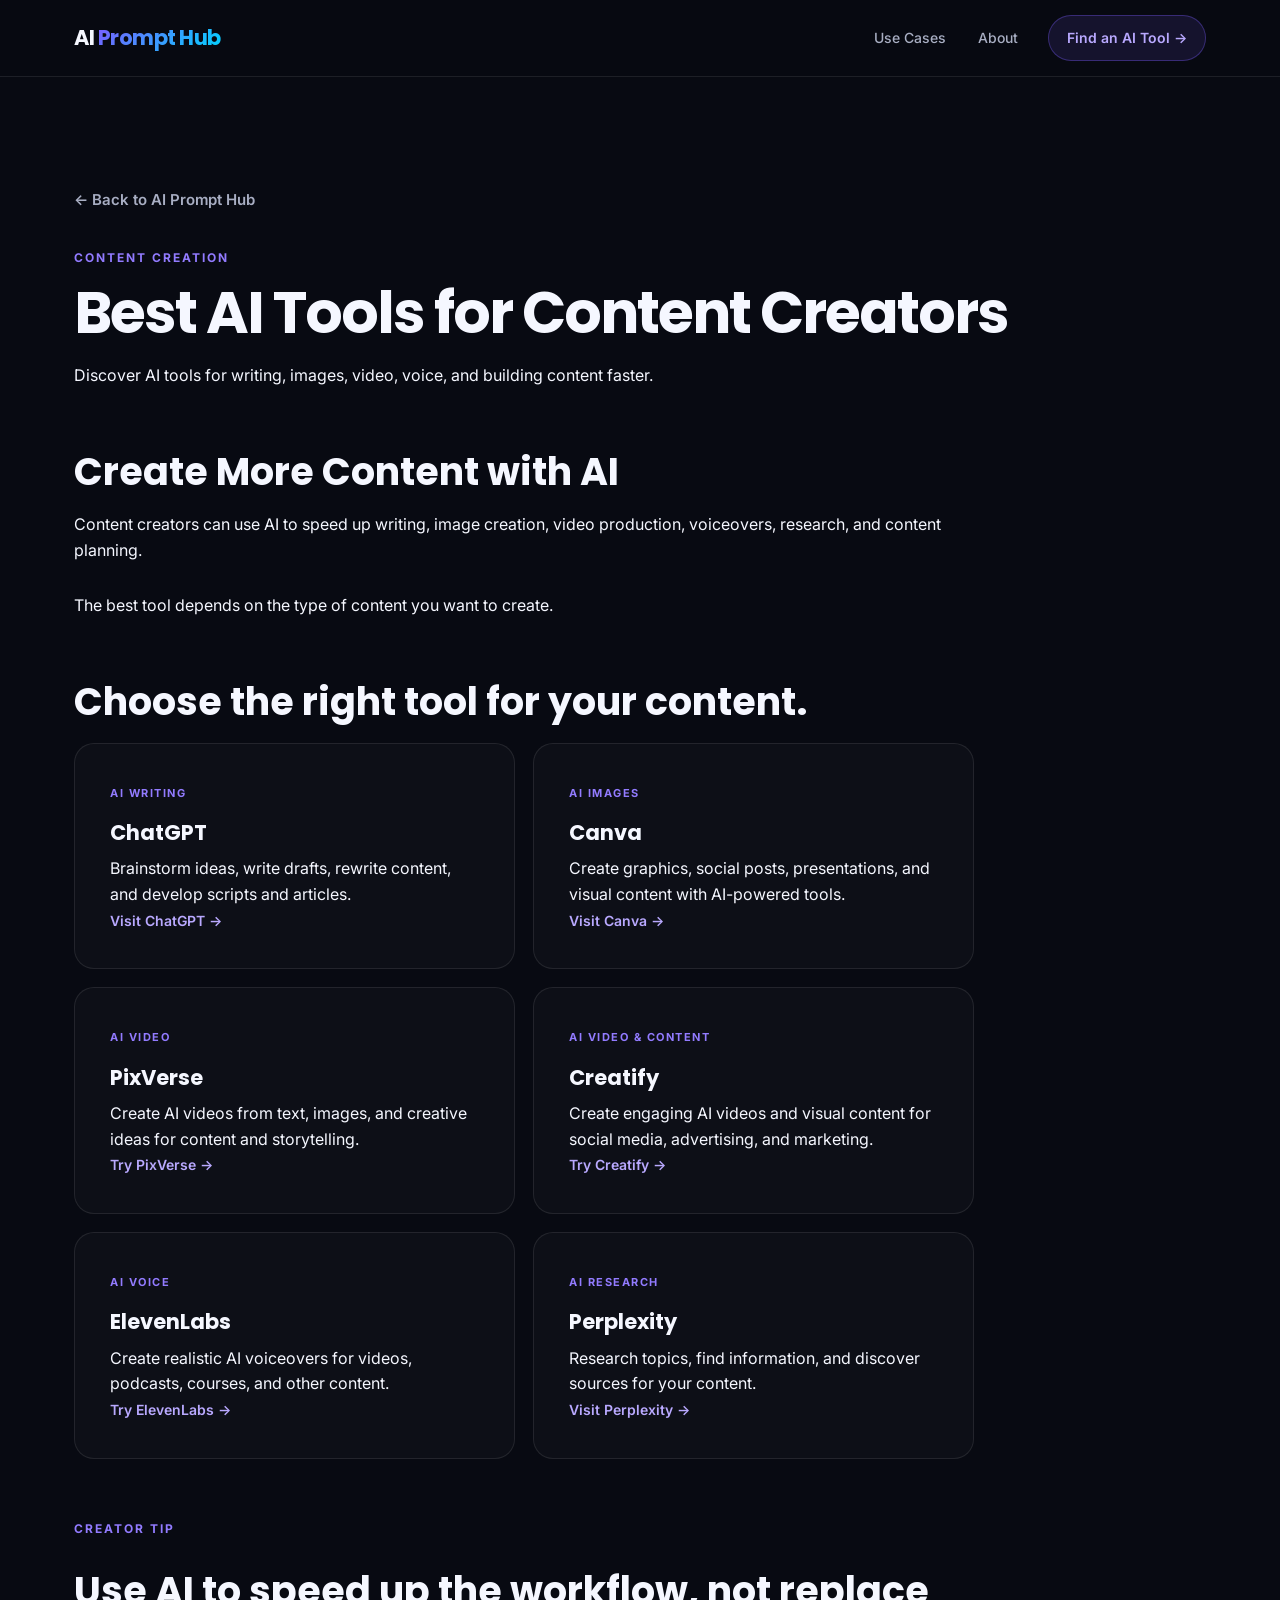
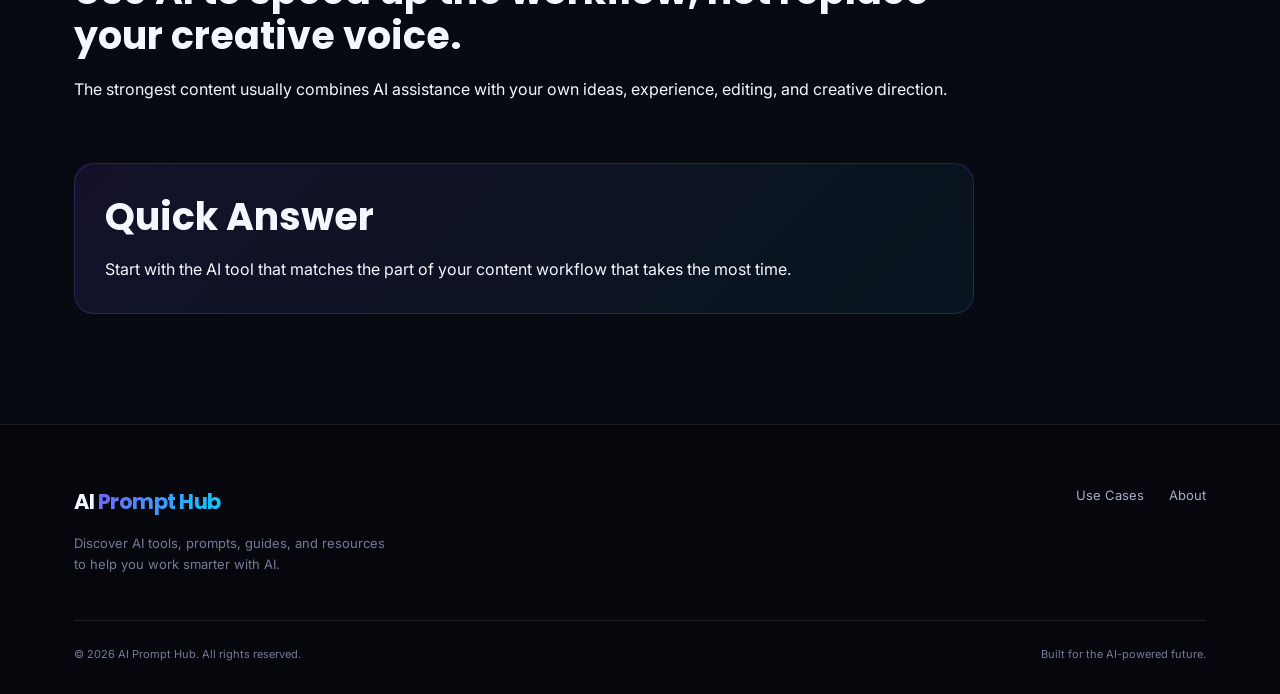
==== commit 1cd52553: "Add Creatify affiliate card to creator tools" ====
--- a/ai-creator-tools.html
+++ b/ai-creator-tools.html
@@ -234,7 +234,33 @@
 
 </article>
 
-
+<!-- CREATIFY -->
+
+<article class="guide-card">
+
+    <span>
+        AI VIDEO & CONTENT
+    </span>
+
+    <h3>
+        Creatify
+    </h3>
+
+    <p>
+        Create engaging AI videos and
+        visual content for social media,
+        advertising, and marketing.
+    </p>
+
+    <a
+        href="https://app.creatify.ai/?via=connor"
+        target="_blank"
+        rel="nofollow sponsored noopener"
+    >
+        Try Creatify →
+    </a>
+
+</article>
 
                     <!-- VOICE -->
 
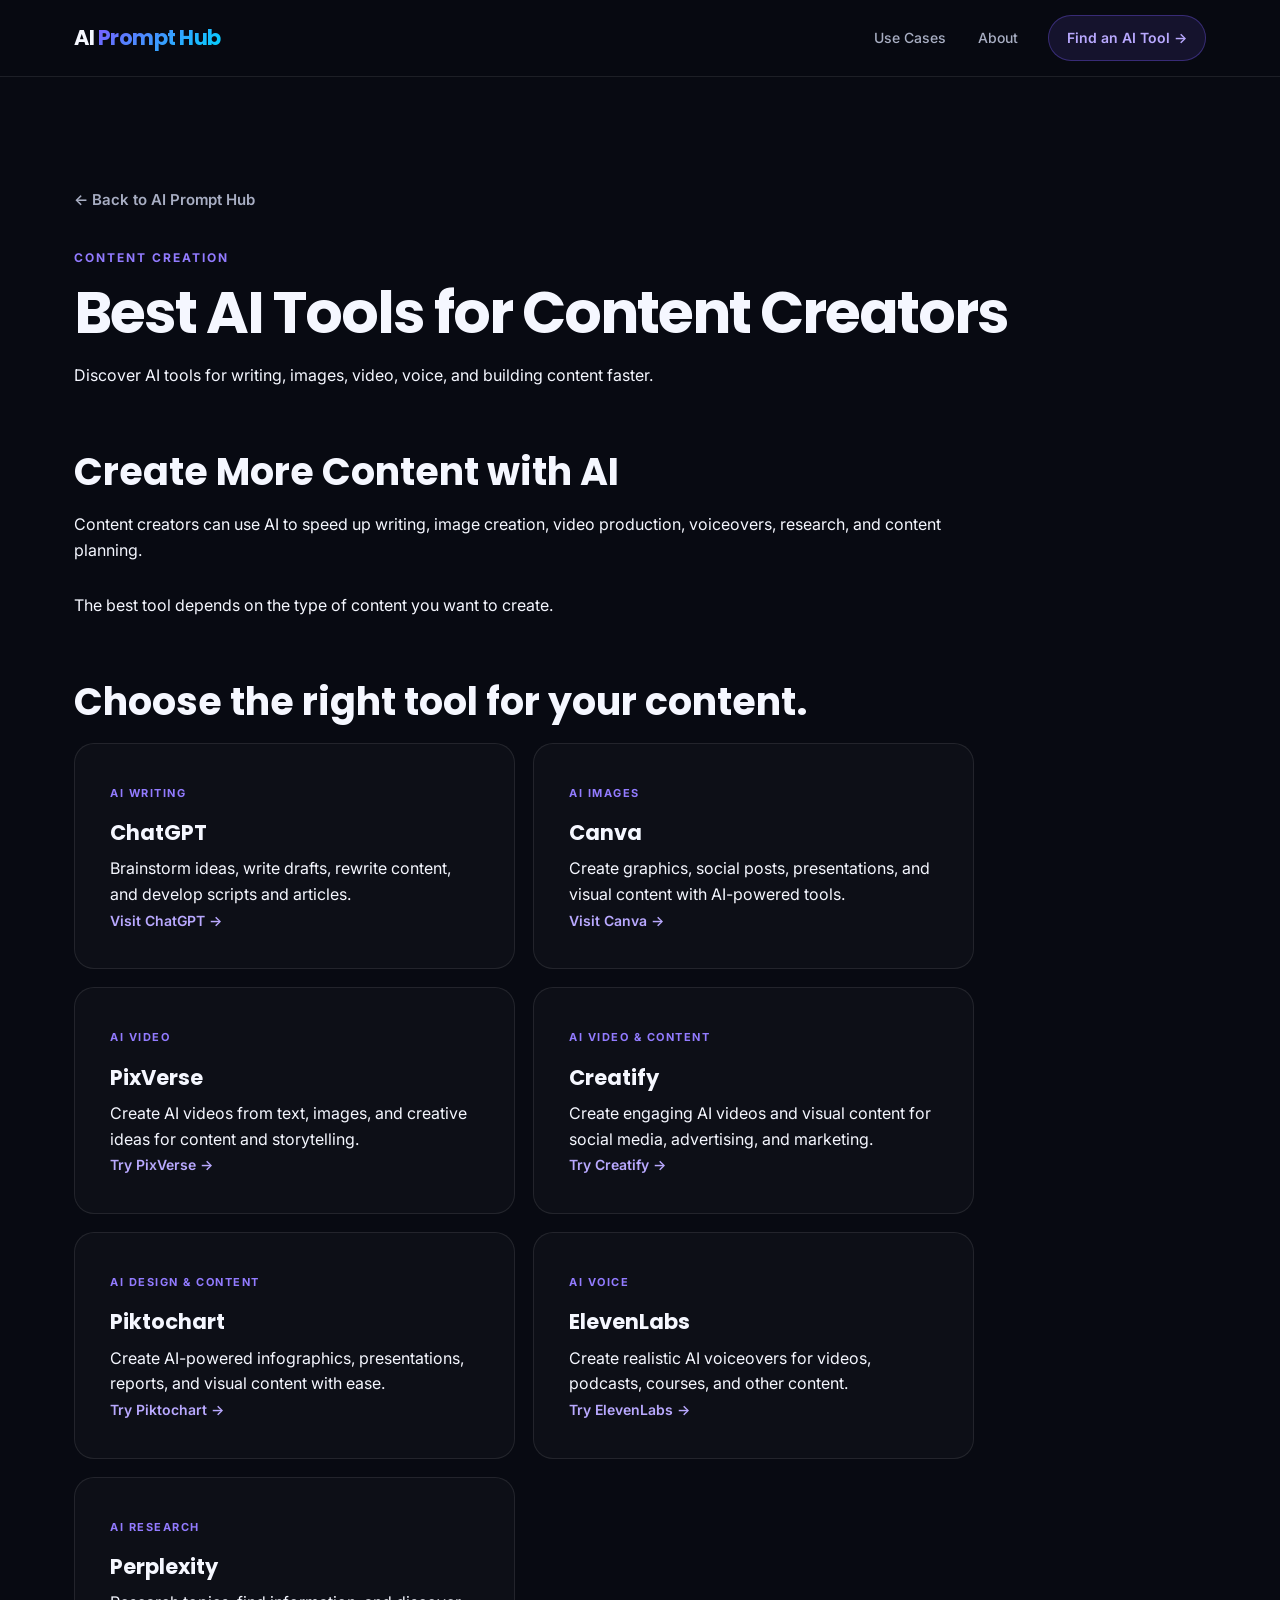
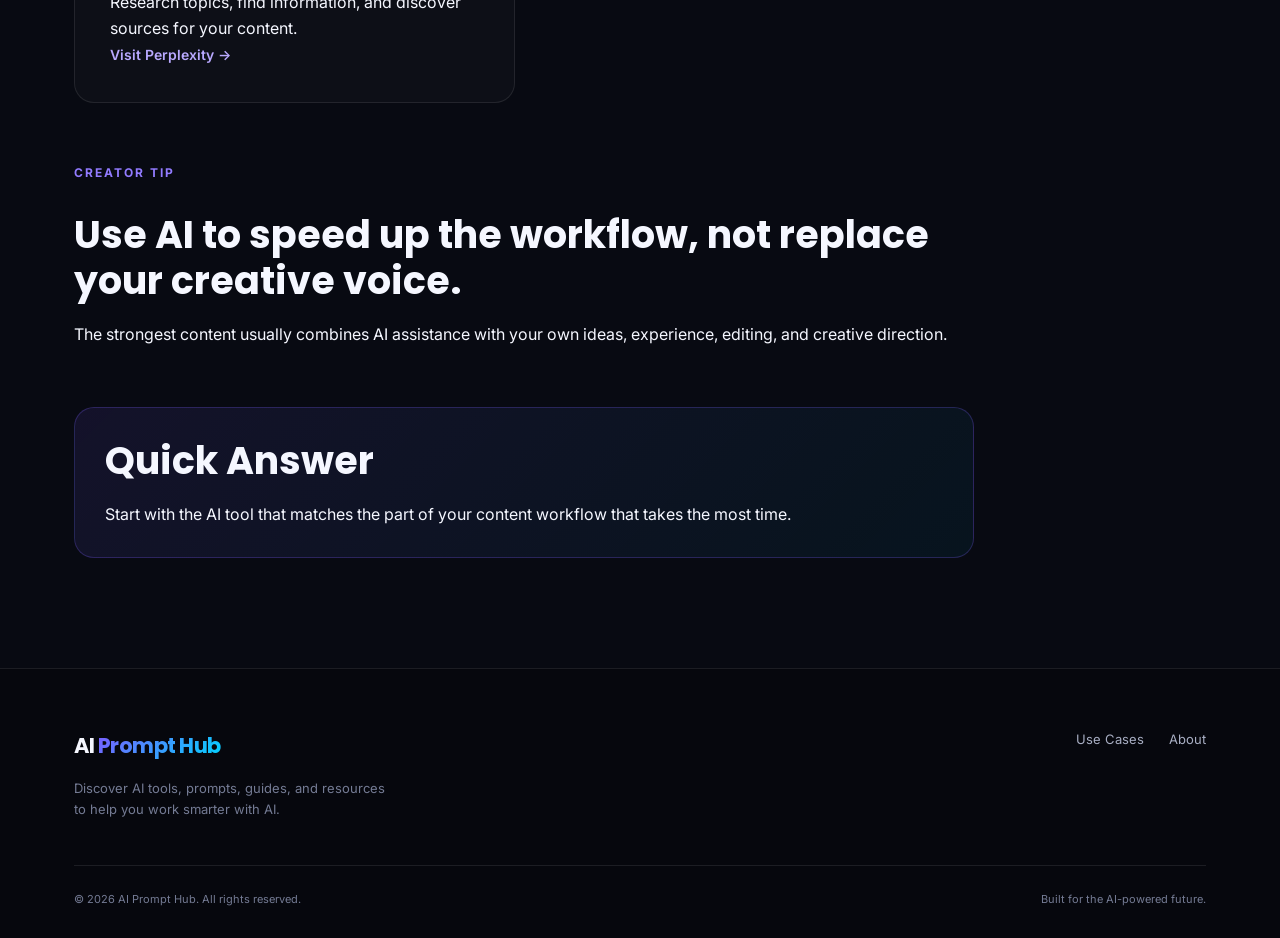
==== commit 9e14727e: "Add Piktochart affiliate card to creator tools" ====
--- a/ai-creator-tools.html
+++ b/ai-creator-tools.html
@@ -261,7 +261,30 @@
     </a>
 
 </article>
-
+<!-- PIKTOCHART -->
+<article class="guide-card">
+    <span>
+        AI DESIGN & CONTENT
+    </span>
+
+    <h3>
+        Piktochart
+    </h3>
+
+    <p>
+        Create AI-powered infographics,
+        presentations, reports, and
+        visual content with ease.
+    </p>
+
+    <a
+        href="https://www.awin1.com/cread.php?awinmid=36542&awinaffid=3070031"
+        target="_blank"
+        rel="nofollow sponsored noopener"
+    >
+        Try Piktochart →
+    </a>
+</article>
                     <!-- VOICE -->
 
                     <article class="guide-card">
--- a/style.css
+++ b/style.css
@@ -3705,3 +3705,196 @@
     }
 
 }
+/* ========================================
+   TAPFIlIATE PARTNER
+======================================== */
+
+.tapfiliate-section {
+    padding-top: 40px;
+}
+
+.tapfiliate-card {
+    position: relative;
+    display: grid;
+    grid-template-columns: 1.35fr 0.65fr;
+    gap: 50px;
+    padding: 56px;
+    border: 1px solid rgba(124, 92, 255, 0.22);
+    border-radius: 28px;
+    background:
+        linear-gradient(
+            135deg,
+            rgba(124, 92, 255, 0.10),
+            rgba(255, 255, 255, 0.02)
+        ),
+        rgba(12, 12, 20, 0.72);
+    overflow: hidden;
+    isolation: isolate;
+}
+
+.tapfiliate-glow {
+    position: absolute;
+    width: 420px;
+    height: 420px;
+    top: -220px;
+    left: -160px;
+    background: rgba(124, 92, 255, 0.16);
+    filter: blur(90px);
+    border-radius: 50%;
+    pointer-events: none;
+    z-index: -1;
+}
+
+.tapfiliate-content {
+    position: relative;
+    z-index: 2;
+}
+
+.tapfiliate-label {
+    display: inline-flex;
+    align-items: center;
+    gap: 9px;
+    margin-bottom: 20px;
+    font-size: 11px;
+    font-weight: 700;
+    letter-spacing: 0.14em;
+    color: #9d8cff;
+}
+
+.tapfiliate-dot {
+    width: 7px;
+    height: 7px;
+    border-radius: 50%;
+    background: #9d8cff;
+    box-shadow: 0 0 14px rgba(157, 140, 255, 0.8);
+}
+
+.tapfiliate-content h2 {
+    max-width: 650px;
+    margin: 0 0 18px;
+    font-size: clamp(32px, 4vw, 50px);
+    line-height: 1.08;
+    letter-spacing: -0.035em;
+}
+
+.tapfiliate-content p {
+    max-width: 620px;
+    margin: 0;
+    font-size: 17px;
+    line-height: 1.7;
+    color: rgba(255, 255, 255, 0.68);
+}
+
+.tapfiliate-actions {
+    display: flex;
+    align-items: center;
+    gap: 18px;
+    margin-top: 30px;
+}
+
+.tapfiliate-button {
+    display: inline-flex;
+    align-items: center;
+    gap: 12px;
+    padding: 14px 21px;
+    border-radius: 12px;
+    background: linear-gradient(135deg, #7c5cff, #9b7cff);
+    color: #fff;
+    font-size: 14px;
+    font-weight: 700;
+    text-decoration: none;
+    box-shadow: 0 12px 30px rgba(124, 92, 255, 0.22);
+    transition:
+        transform 0.25s ease,
+        box-shadow 0.25s ease;
+}
+
+.tapfiliate-button:hover {
+    transform: translateY(-2px);
+    box-shadow: 0 16px 34px rgba(124, 92, 255, 0.32);
+}
+
+.tapfiliate-button span {
+    font-size: 18px;
+    line-height: 1;
+}
+
+.tapfiliate-note {
+    font-size: 12px;
+    color: rgba(255, 255, 255, 0.42);
+}
+
+.tapfiliate-side {
+    display: flex;
+    flex-direction: column;
+    justify-content: center;
+    gap: 14px;
+}
+
+.tapfiliate-side-card {
+    display: flex;
+    flex-direction: column;
+    padding: 22px;
+    border: 1px solid rgba(255, 255, 255, 0.08);
+    border-radius: 18px;
+    background: rgba(255, 255, 255, 0.025);
+}
+
+.tapfiliate-side-icon {
+    margin-bottom: 14px;
+    font-size: 22px;
+    color: #9d8cff;
+}
+
+.tapfiliate-side-title {
+    margin-bottom: 6px;
+    font-size: 15px;
+    font-weight: 700;
+}
+
+.tapfiliate-side-text {
+    font-size: 13px;
+    line-height: 1.55;
+    color: rgba(255, 255, 255, 0.52);
+}
+
+
+/* Mobile */
+
+@media (max-width: 800px) {
+
+    .tapfiliate-card {
+        grid-template-columns: 1fr;
+        gap: 32px;
+        padding: 34px 24px;
+        border-radius: 22px;
+    }
+
+    .tapfiliate-content h2 {
+        font-size: 34px;
+    }
+
+    .tapfiliate-content p {
+        font-size: 15px;
+    }
+
+    .tapfiliate-actions {
+        align-items: flex-start;
+        flex-direction: column;
+        gap: 14px;
+    }
+
+    .tapfiliate-side {
+        display: grid;
+        grid-template-columns: 1fr 1fr;
+    }
+
+}
+
+@media (max-width: 520px) {
+
+    .tapfiliate-side {
+        grid-template-columns: 1fr;
+    }
+
+}
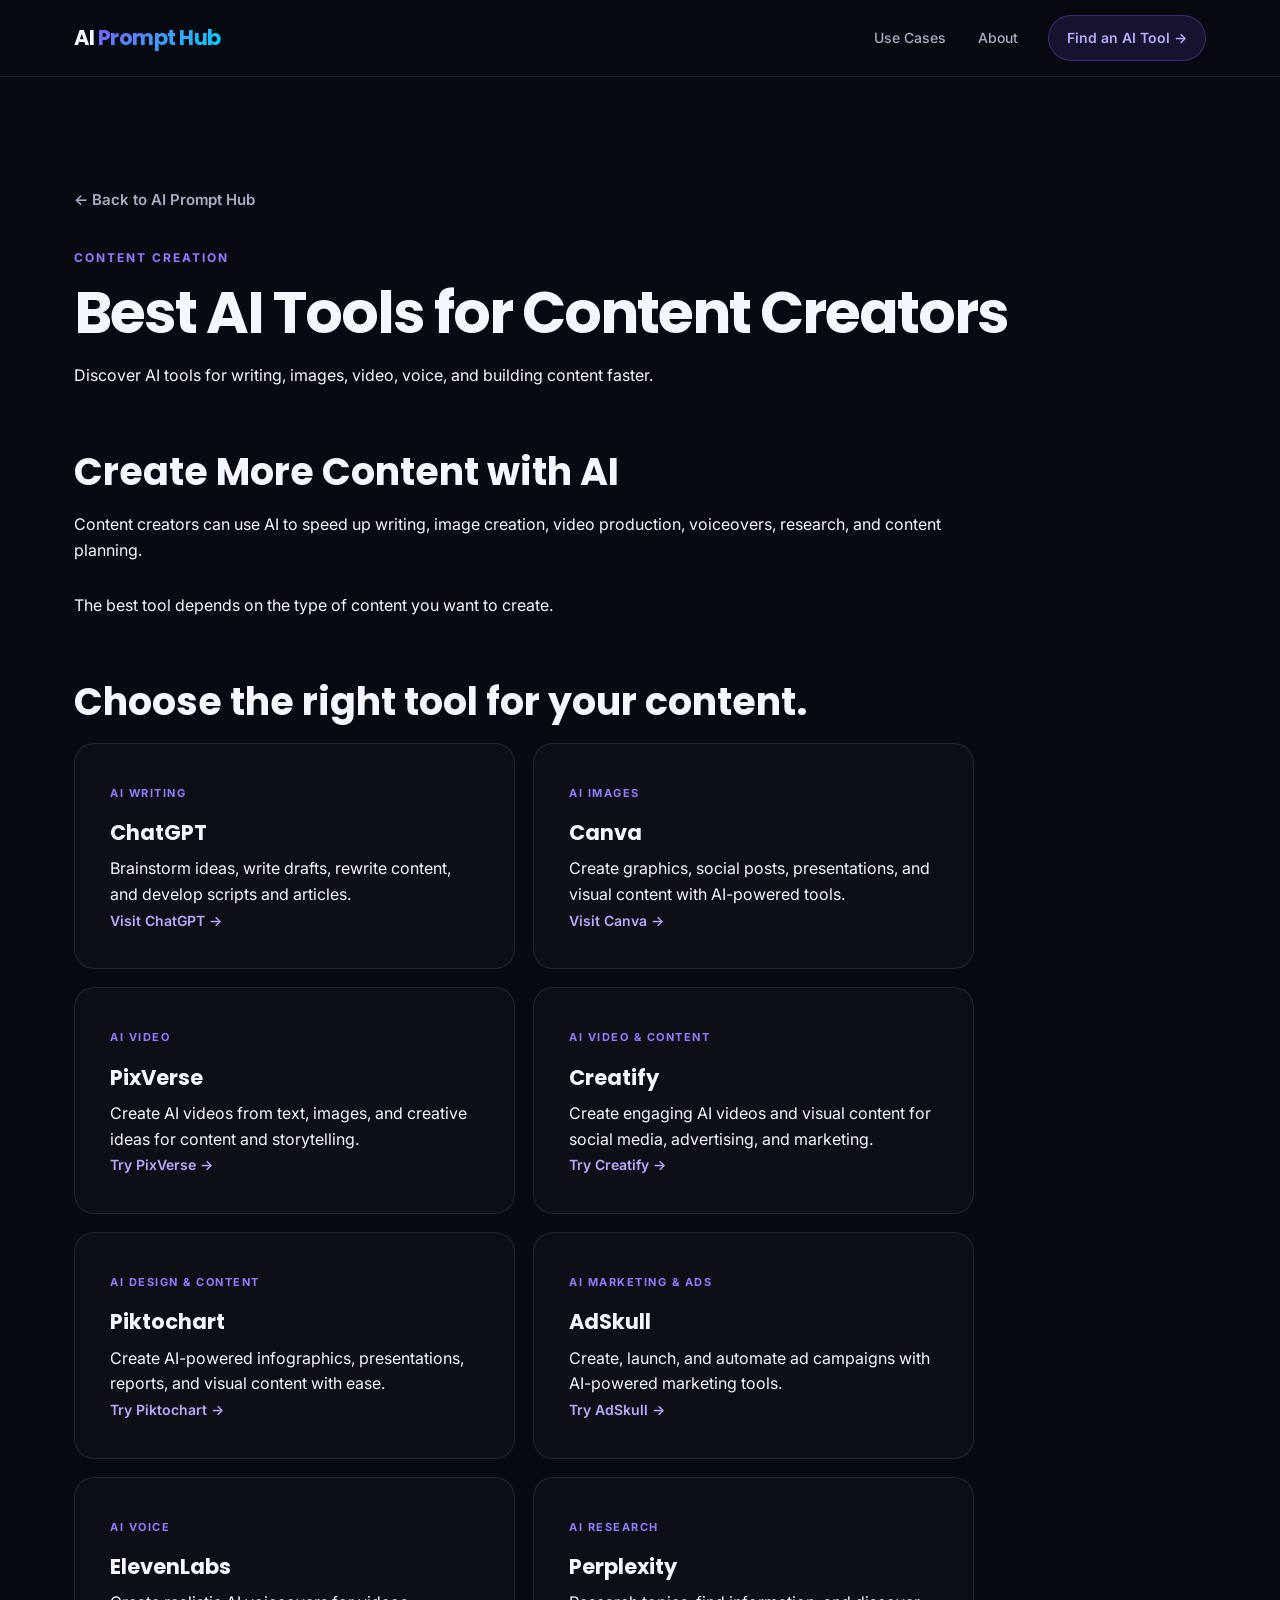
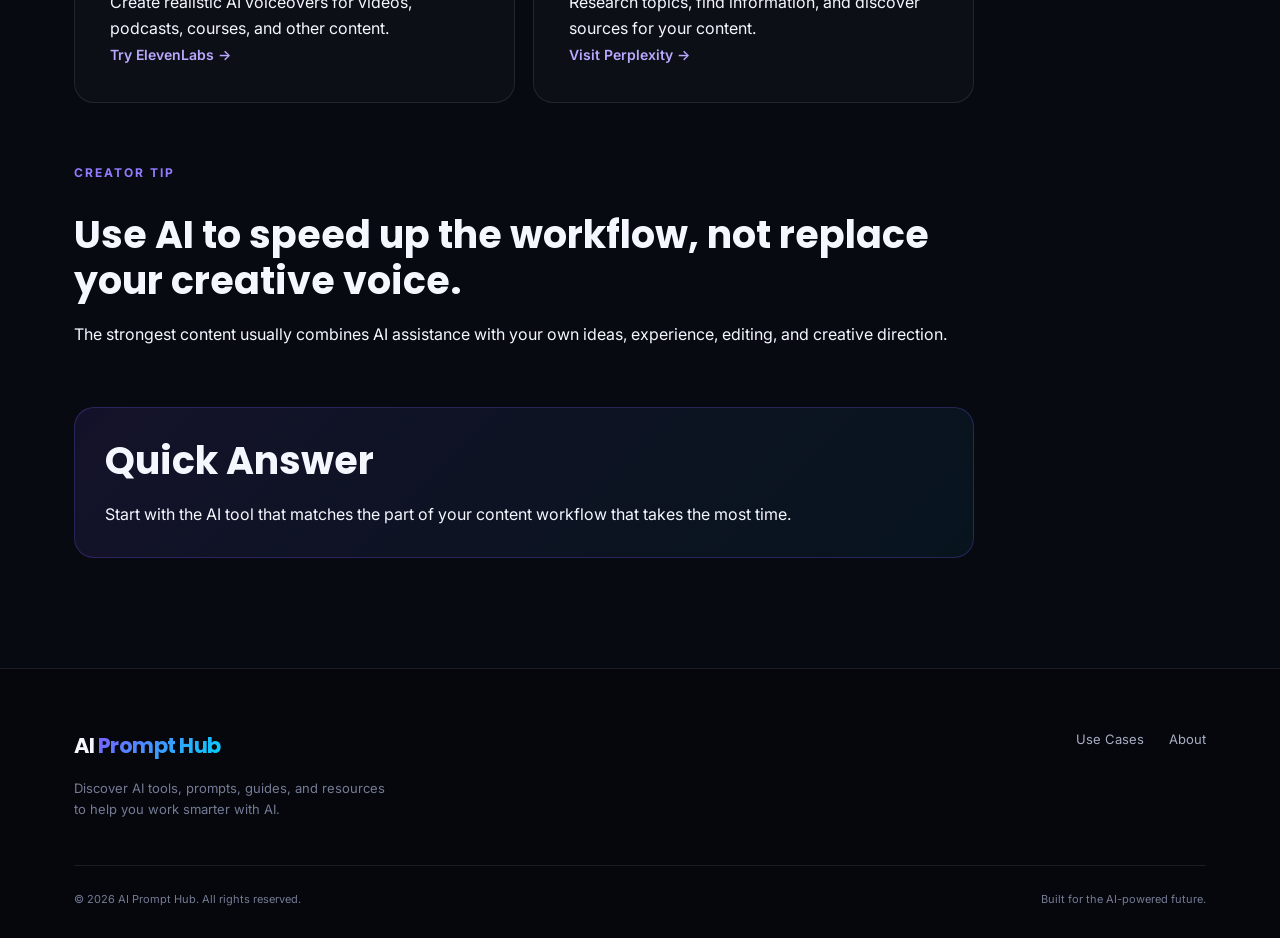
==== commit dafa22a0: "Add AdSkull affiliate card" ====
--- a/ai-creator-tools.html
+++ b/ai-creator-tools.html
@@ -284,7 +284,34 @@
     >
         Try Piktochart →
     </a>
-</article>
+</article>                                                                                                                                                                                           <!-- ADSKULL -->
+<!-- ADSKULL -->
+<article class="guide-card">
+
+    <span>
+        AI MARKETING & ADS
+    </span>
+
+    <h3>
+        AdSkull
+    </h3>
+
+    <p>
+        Create, launch, and automate
+        ad campaigns with AI-powered
+        marketing tools.
+    </p>
+
+    <a
+        href="https://adskull.io/?ref=aiprompthub"
+        target="_blank"
+        rel="nofollow sponsored noopener"
+    >
+        Try AdSkull →
+    </a>
+
+</article>                                                                                   
+
                     <!-- VOICE -->
 
                     <article class="guide-card">
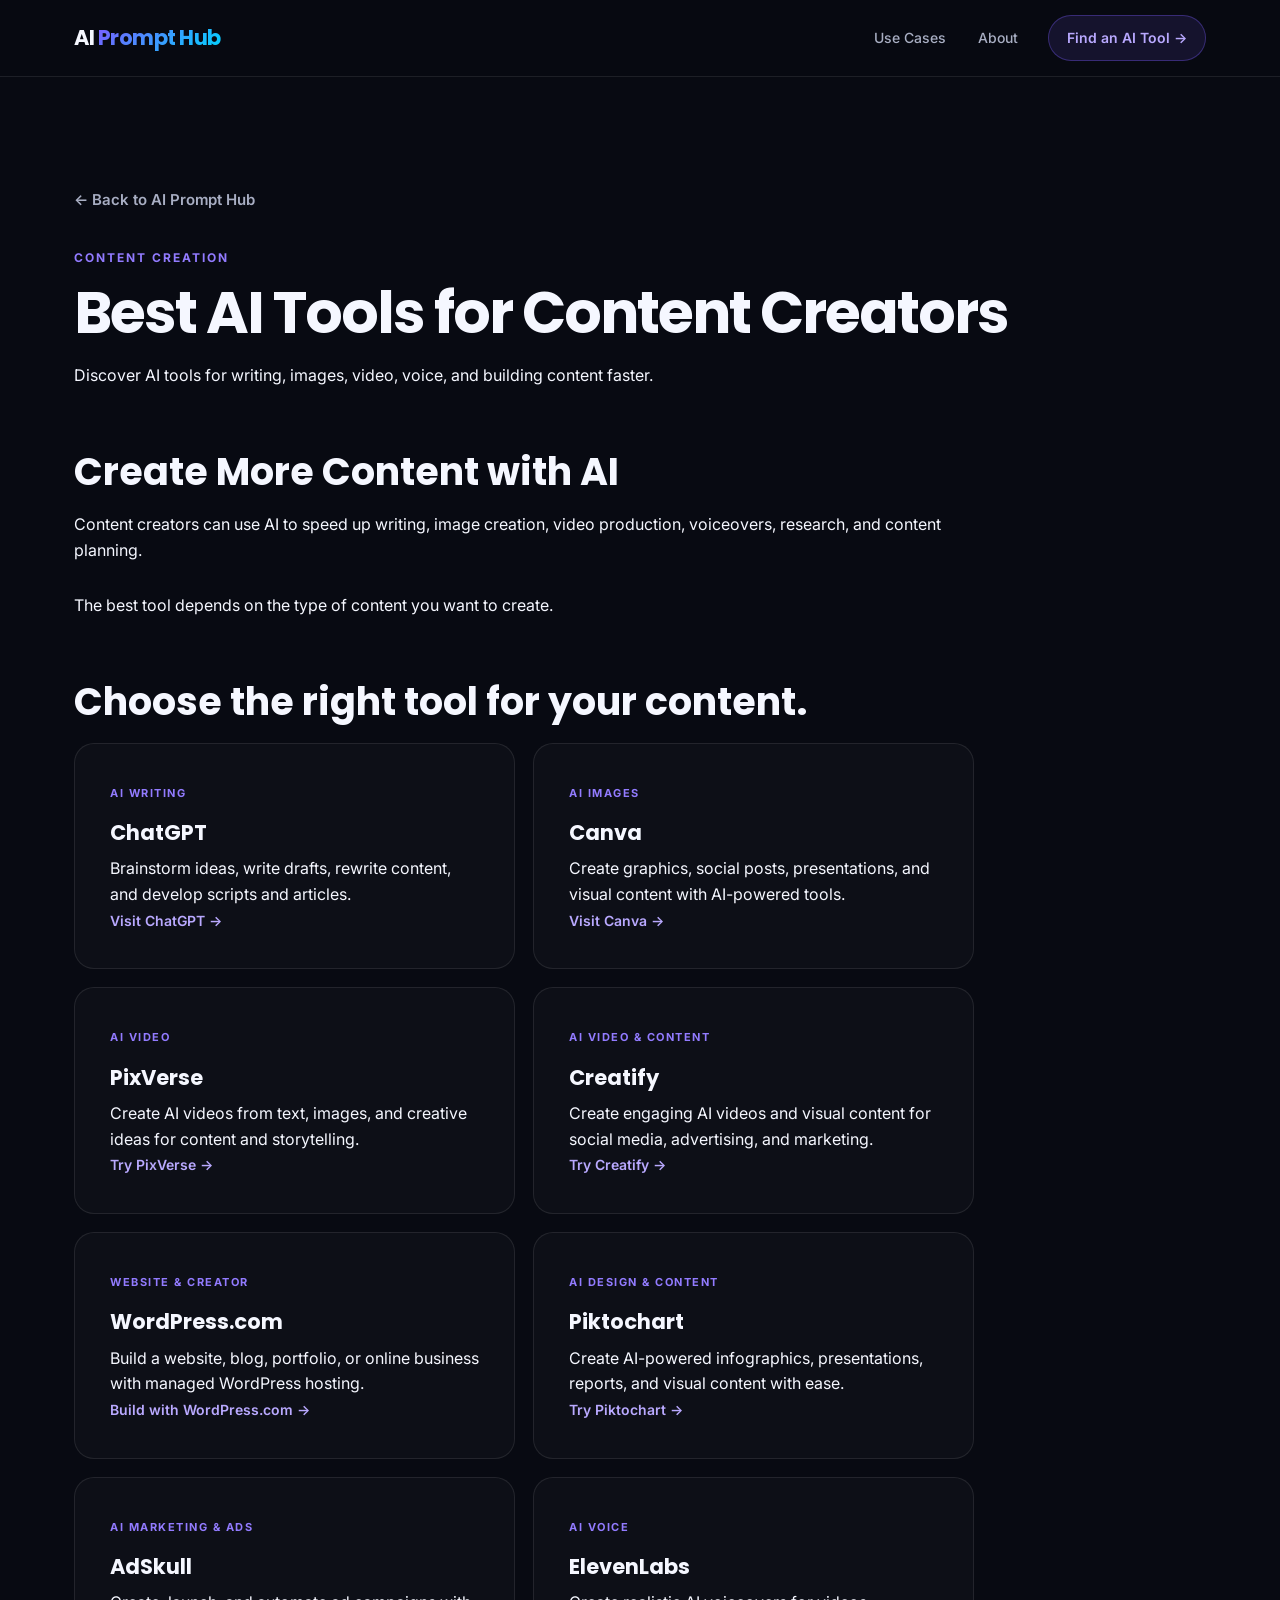
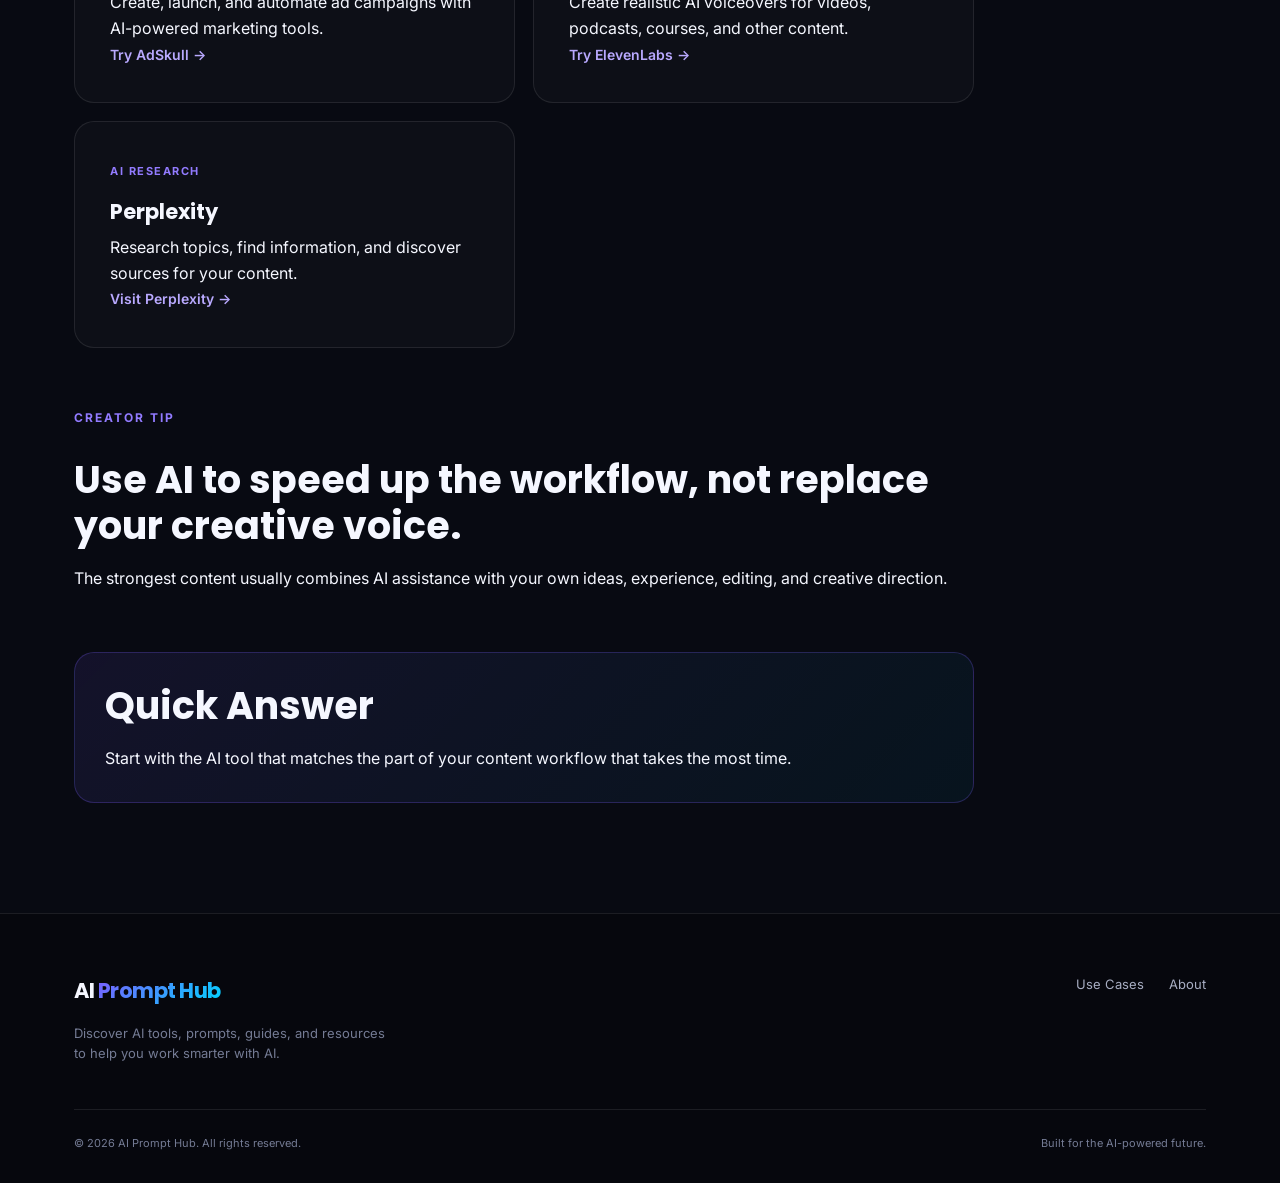
==== commit 394019a3: "Add WordPress.com affiliate card" ====
--- a/ai-creator-tools.html
+++ b/ai-creator-tools.html
@@ -258,6 +258,32 @@
         rel="nofollow sponsored noopener"
     >
         Try Creatify →
+    </a>
+</article>
+<!-- WORDPRESS.COM -->
+
+<article class="guide-card">
+
+    <span>
+        WEBSITE & CREATOR
+    </span>
+
+    <h3>
+        WordPress.com
+    </h3>
+
+    <p>
+        Build a website, blog, portfolio,
+        or online business with managed
+        WordPress hosting.
+    </p>
+
+    <a
+        href="https://automattic.pxf.io/c/7540894/1919834/22744"
+        target="_blank"
+        rel="nofollow sponsored noopener"
+    >
+        Build with WordPress.com →
     </a>
 
 </article>
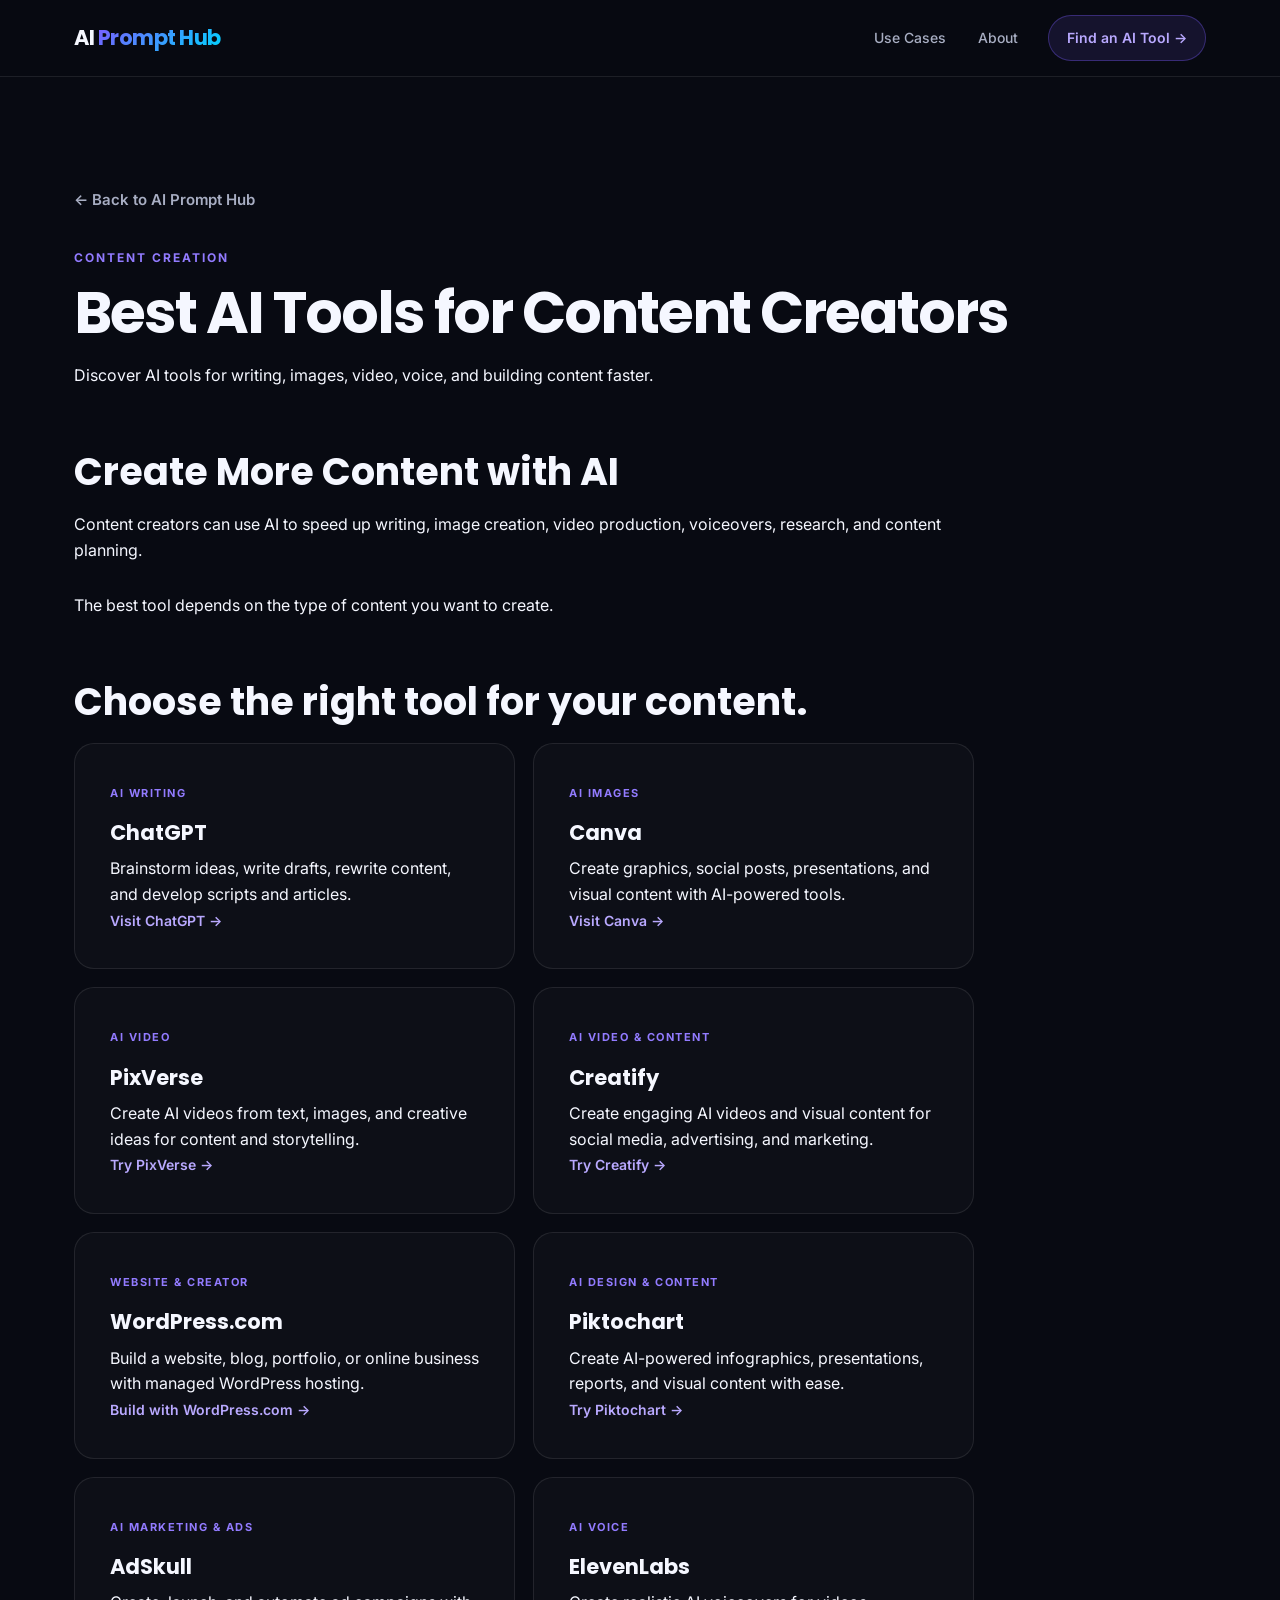
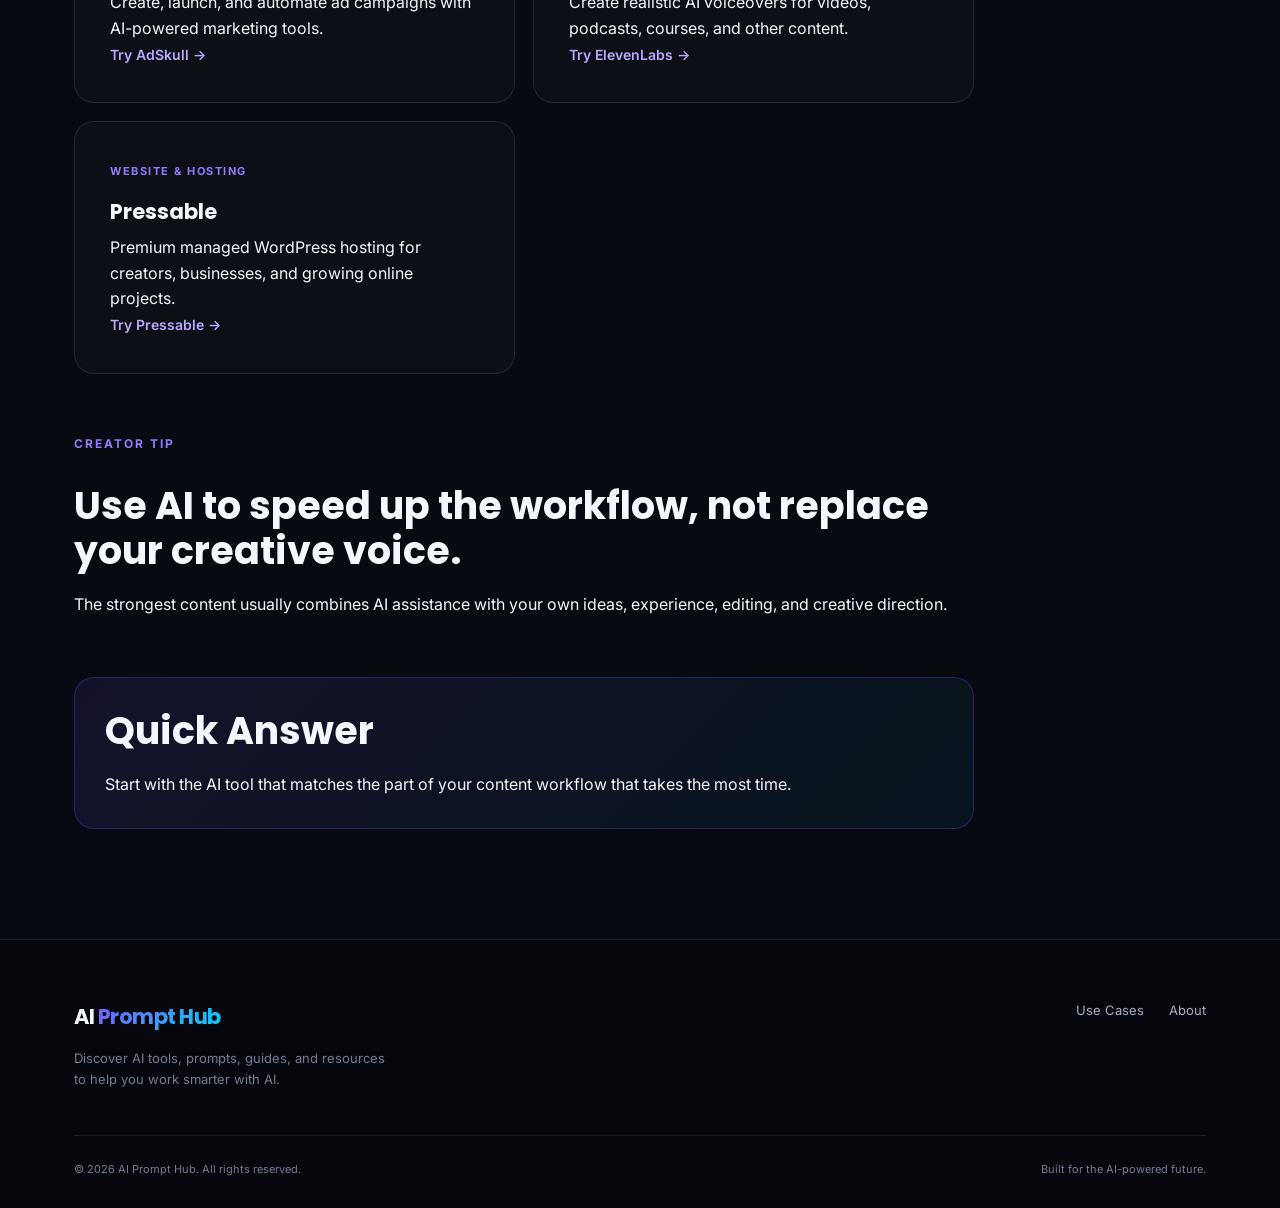
==== commit d19fe03a: "Replace Perplexity with Pressable affiliate card" ====
--- a/ai-creator-tools.html
+++ b/ai-creator-tools.html
@@ -368,34 +368,33 @@
 
 
 
-                    <!-- RESEARCH -->
-
-                    <article class="guide-card">
-
-                        <span>
-                            AI RESEARCH
-                        </span>
-
-                        <h3>
-                            Perplexity
-                        </h3>
-
-                        <p>
-                            Research topics, find information,
-                            and discover sources for your
-                            content.
-                        </p>
-
-                        <a
-                            href="https://www.perplexity.ai/"
-                            target="_blank"
-                            rel="noopener noreferrer"
-                        >
-                            Visit Perplexity →
-                        </a>
-
-                    </article>
-
+                   <!-- PRESSABLE -->
+
+<article class="guide-card">
+
+    <span>
+        WEBSITE & HOSTING
+    </span>
+
+    <h3>
+        Pressable
+    </h3>
+
+    <p>
+        Premium managed WordPress hosting
+        for creators, businesses, and growing
+        online projects.
+    </p>
+
+    <a
+        href="https://automattic.pxf.io/c/7540894/2021364/22744"
+        target="_blank"
+        rel="nofollow sponsored noopener"
+    >
+        Try Pressable →
+    </a>
+
+</article>
 
                 </div>
 
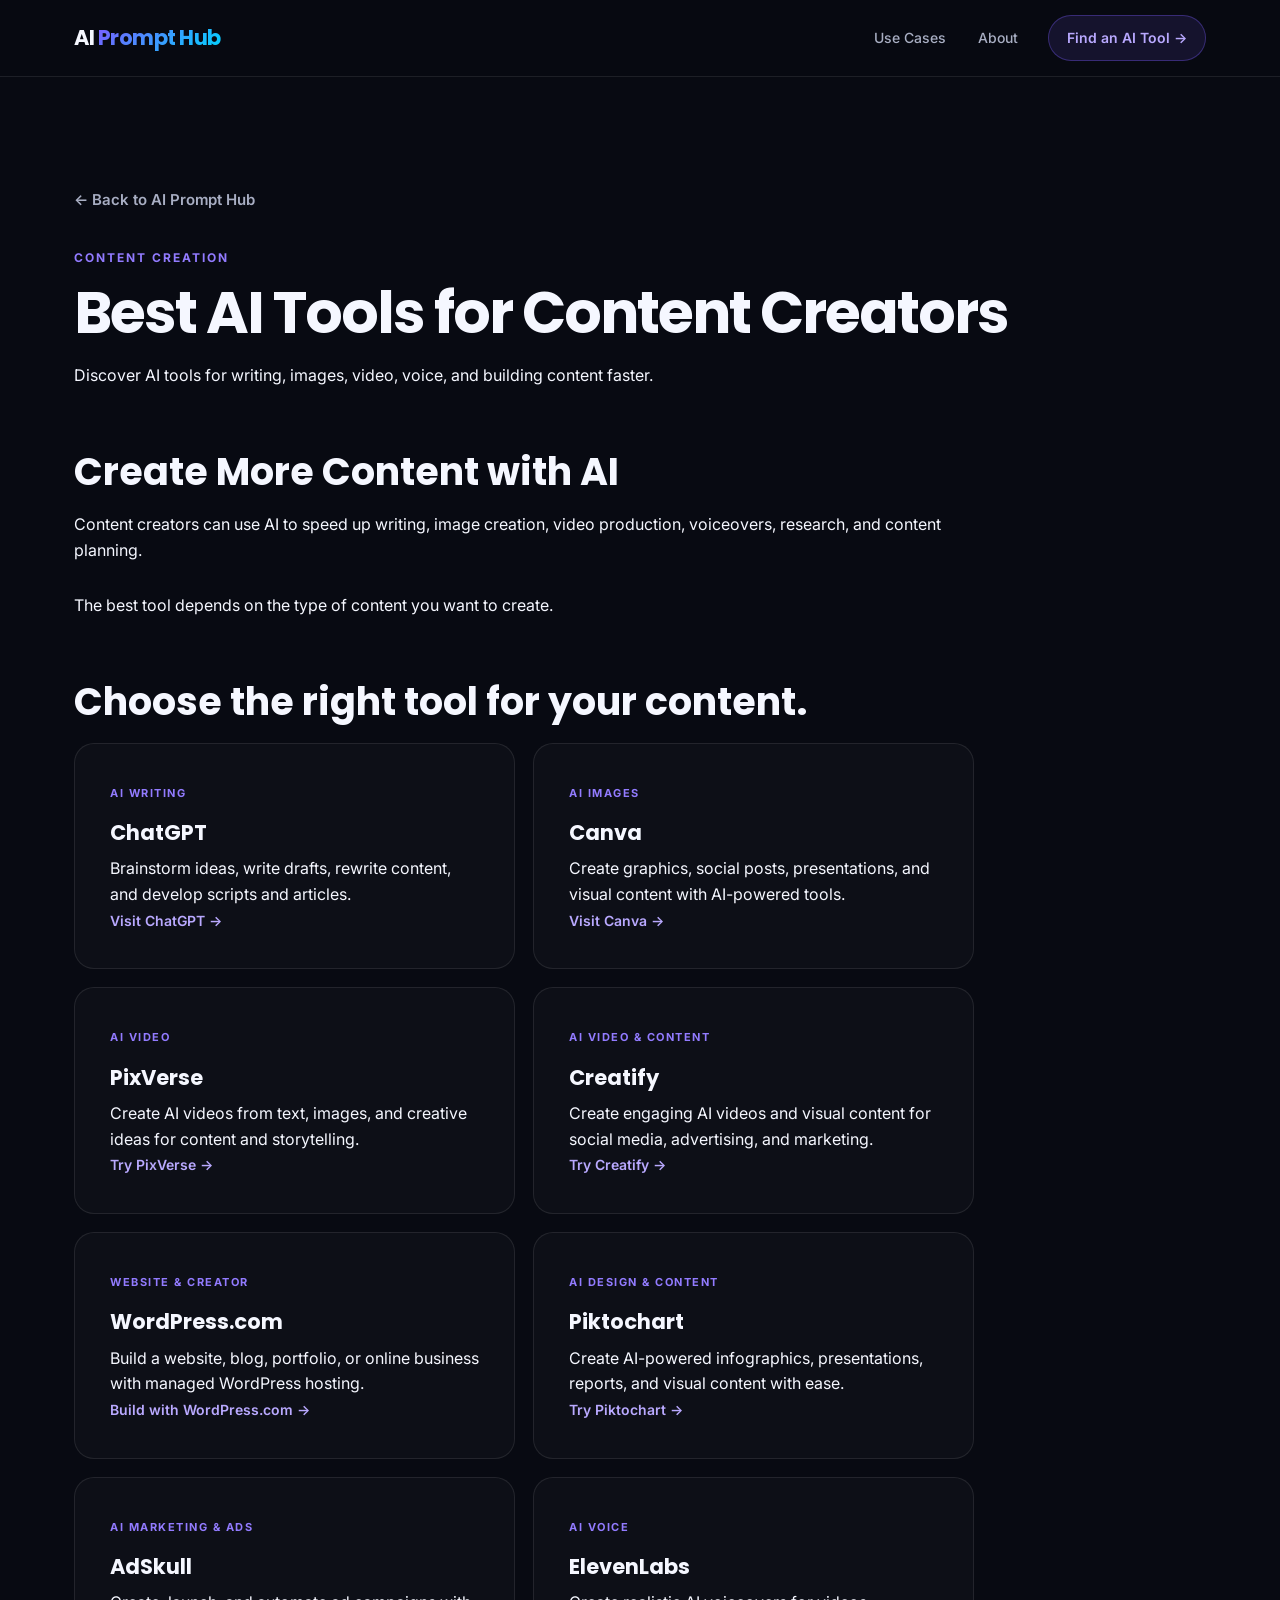
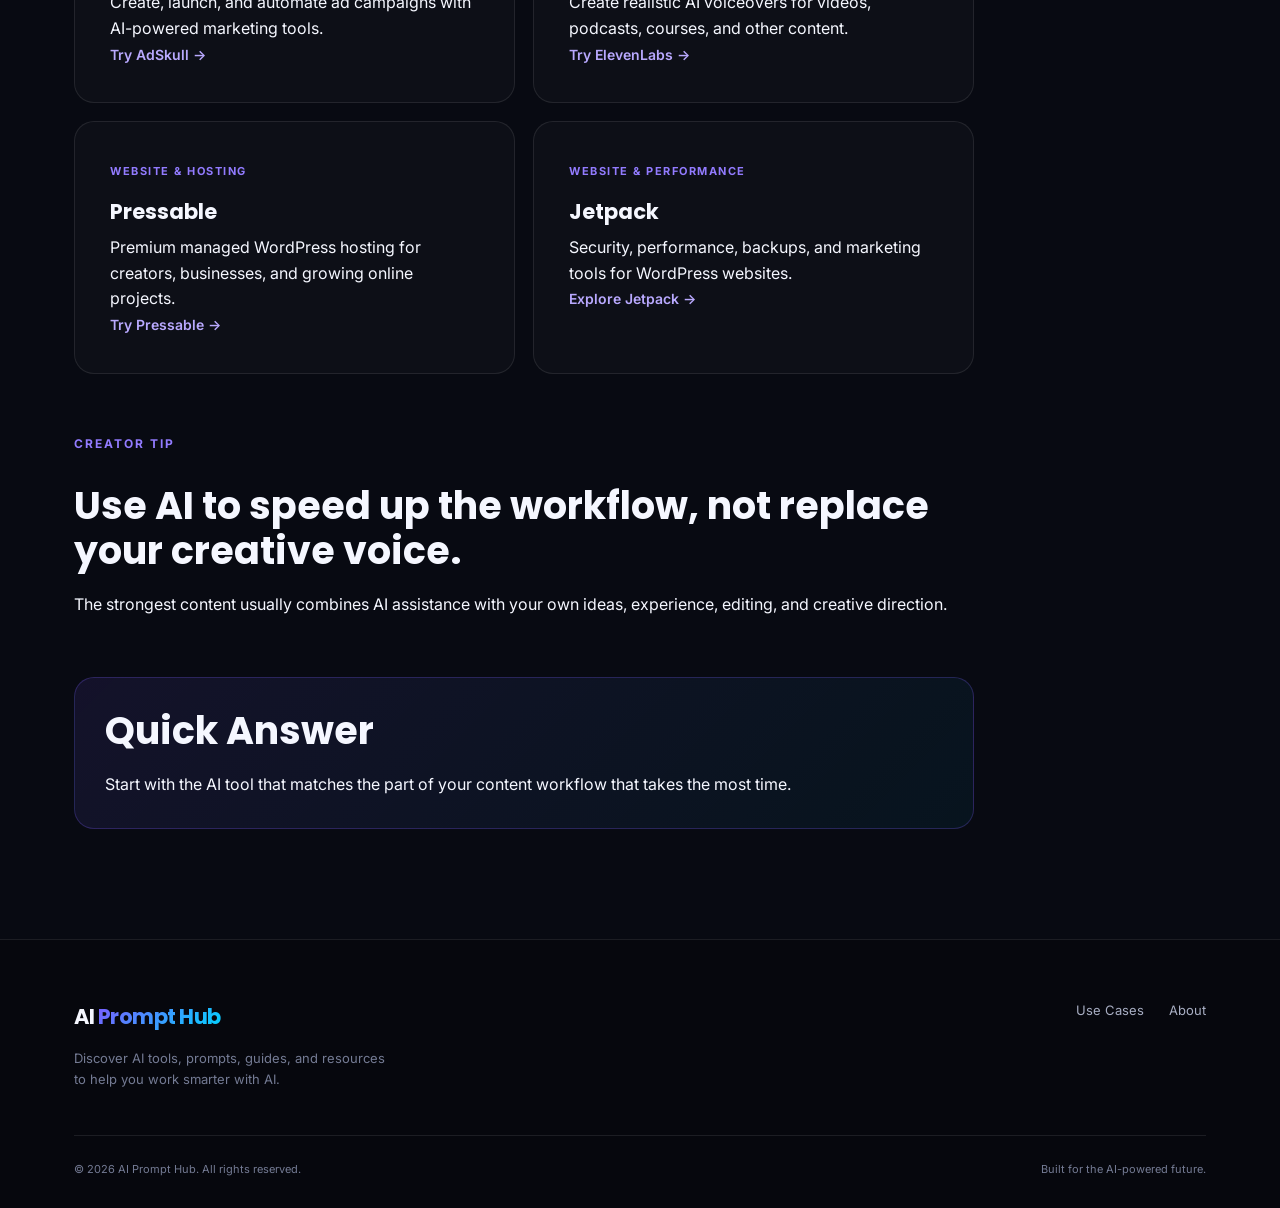
==== commit 6689f055: "Replace Perplexity with Jetpack affiliate card" ====
--- a/ai-creator-tools.html
+++ b/ai-creator-tools.html
@@ -395,7 +395,27 @@
     </a>
 
 </article>
-
+<!-- JETPACK -->
+<article class="guide-card">
+    <span>
+        WEBSITE & PERFORMANCE
+    </span>
+    <h3>
+        Jetpack
+    </h3>
+    <p>
+        Security, performance, backups,
+        and marketing tools for WordPress
+        websites.
+    </p>
+    <a
+        href="https://automattic.pxf.io/c/7540894/1946458/22744"
+        target="_blank"
+        rel="nofollow sponsored noopener"
+    >
+        Explore Jetpack →
+    </a>
+</article>
                 </div>
 
             </div>
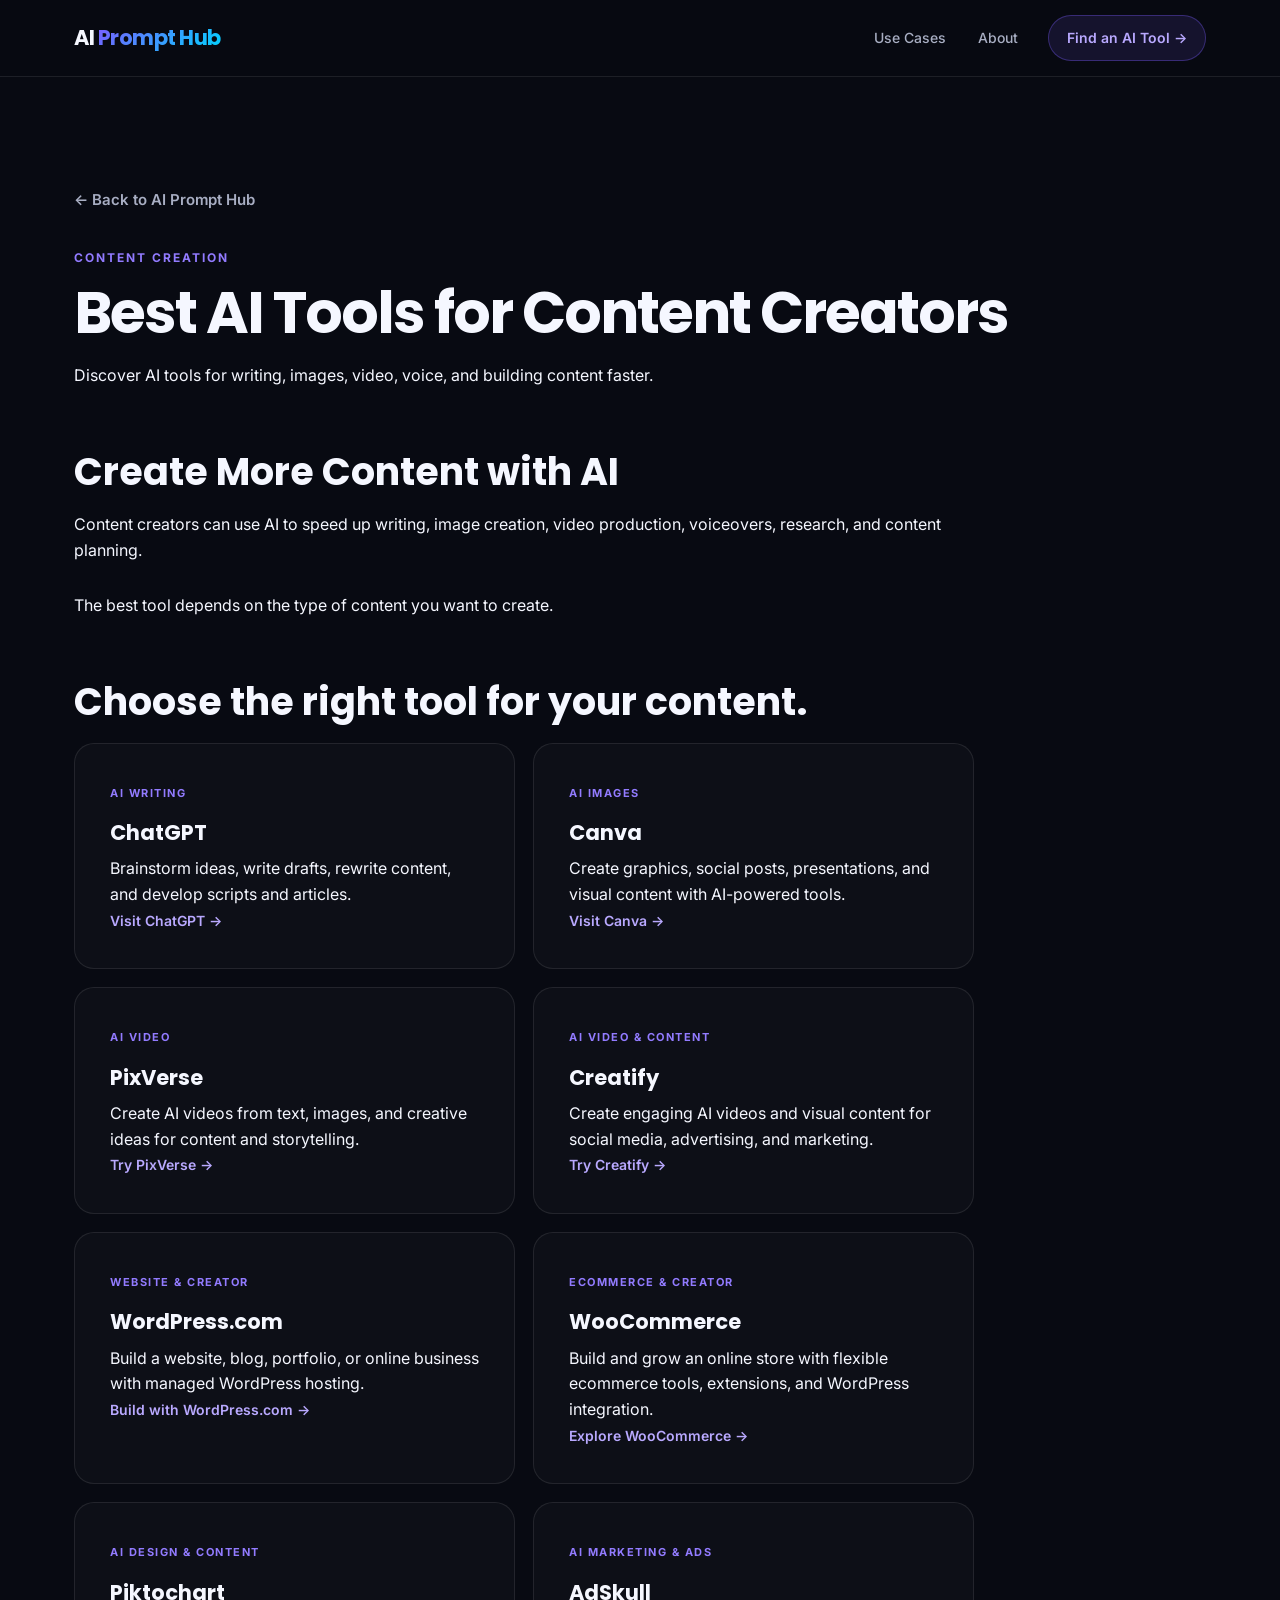
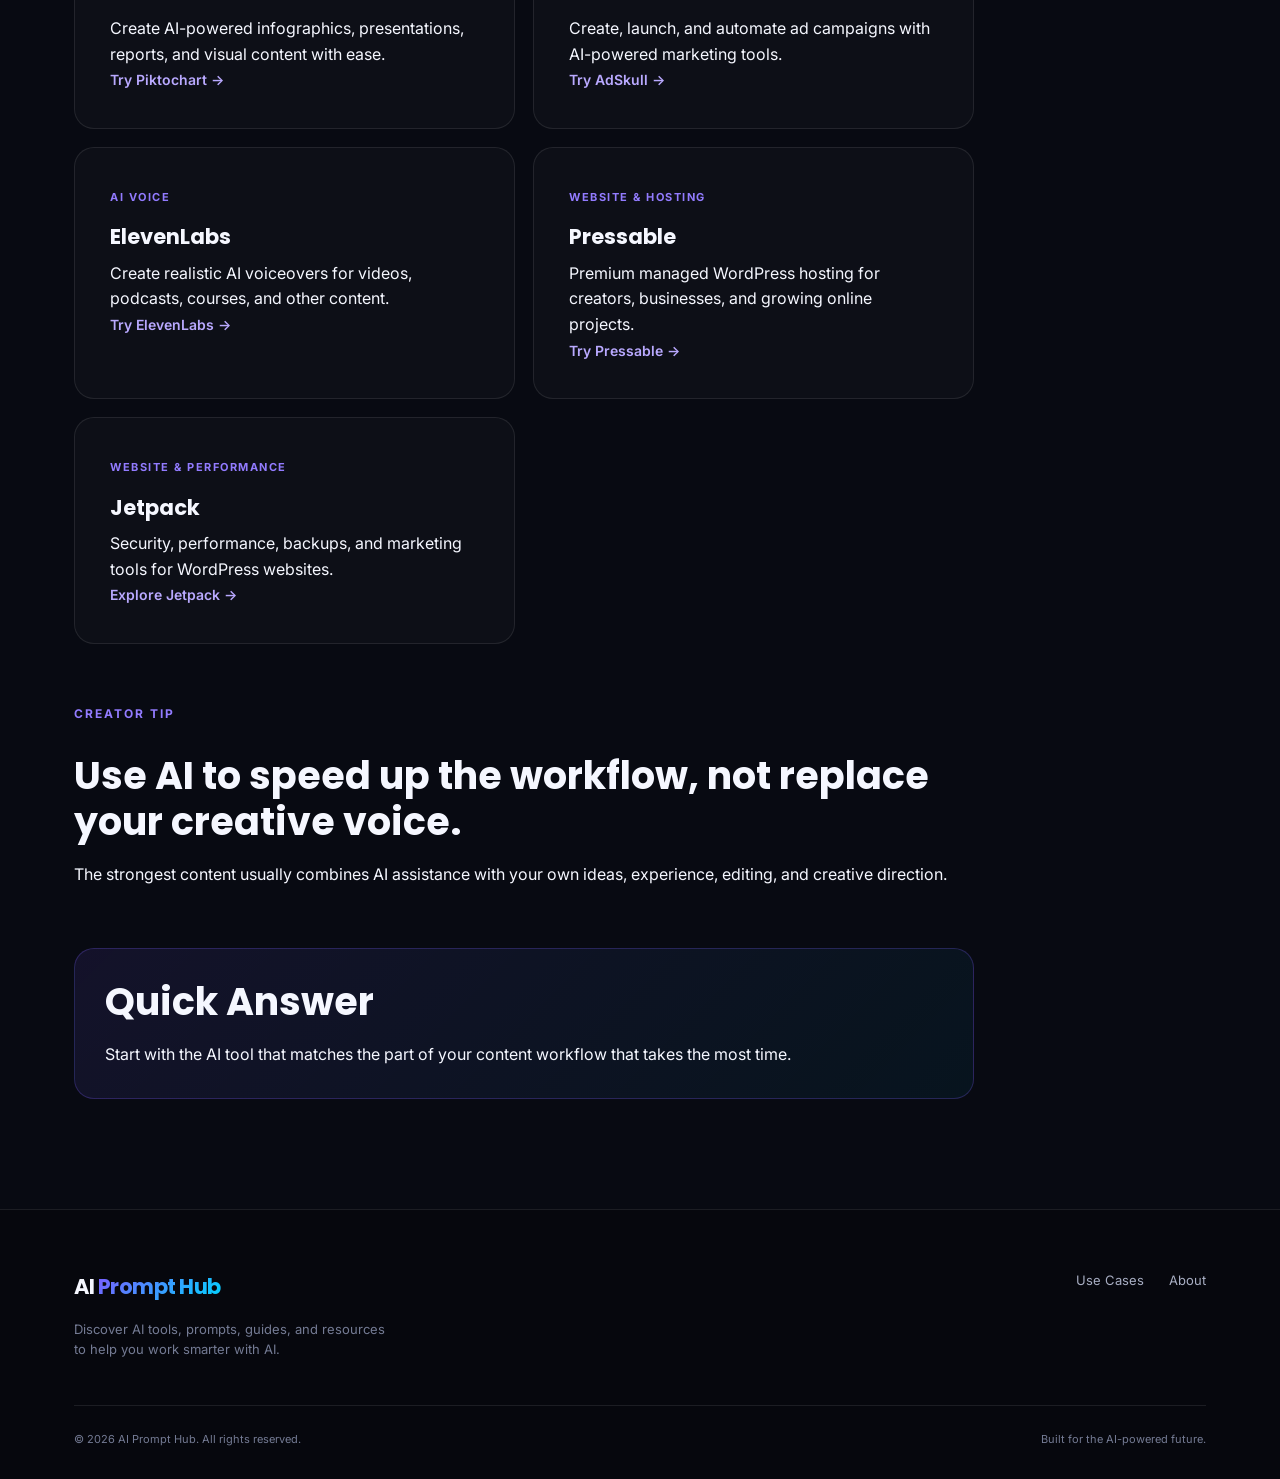
==== commit 778438e5: "Add WooCommerce affiliate card" ====
--- a/ai-creator-tools.html
+++ b/ai-creator-tools.html
@@ -285,7 +285,27 @@
     >
         Build with WordPress.com →
     </a>
-
+</article>
+<!-- WOOCOMMERCE -->
+<article class="guide-card">
+    <span>
+        ECOMMERCE & CREATOR
+    </span>
+    <h3>
+        WooCommerce
+    </h3>
+    <p>
+        Build and grow an online store
+        with flexible ecommerce tools,
+        extensions, and WordPress integration.
+    </p>
+    <a
+        href="https://automattic.pxf.io/c/7540894/1946431/22744"
+        target="_blank"
+        rel="nofollow sponsored noopener"
+    >
+        Explore WooCommerce →
+    </a>
 </article>
 <!-- PIKTOCHART -->
 <article class="guide-card">
